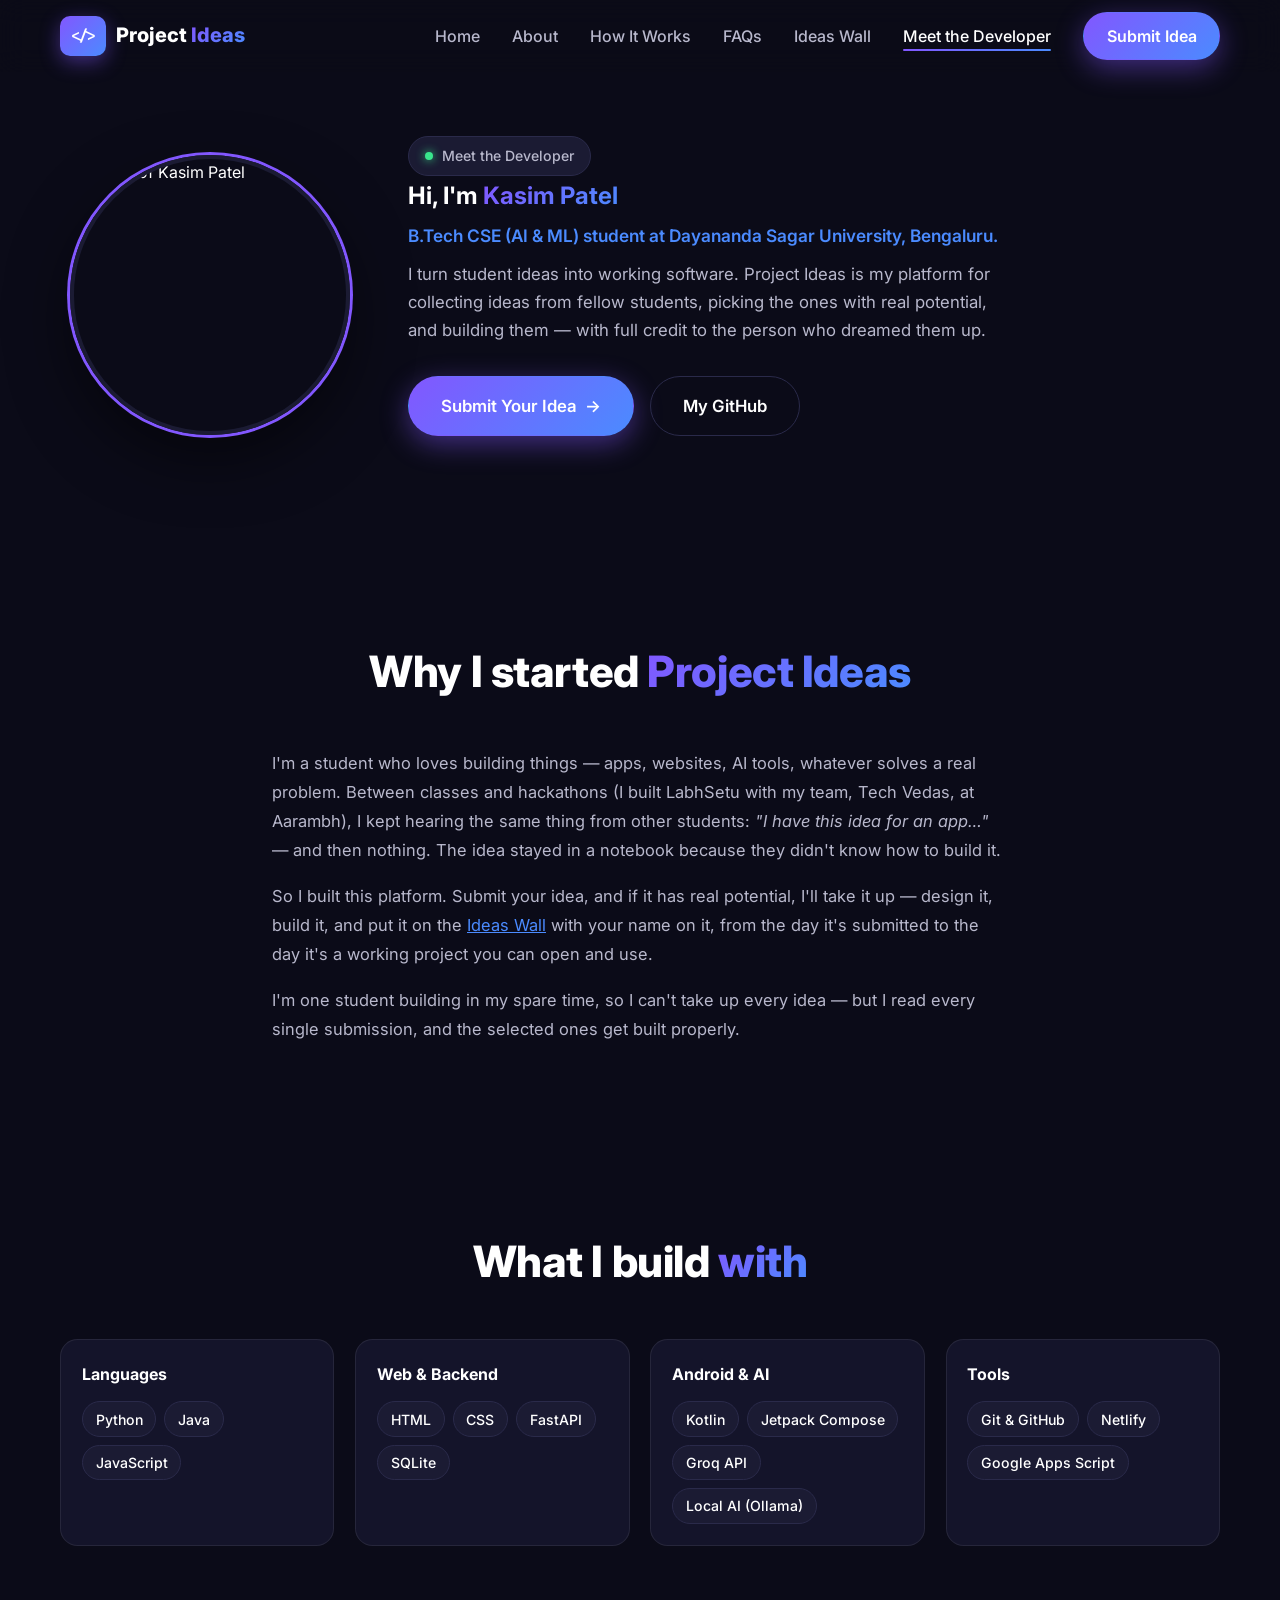
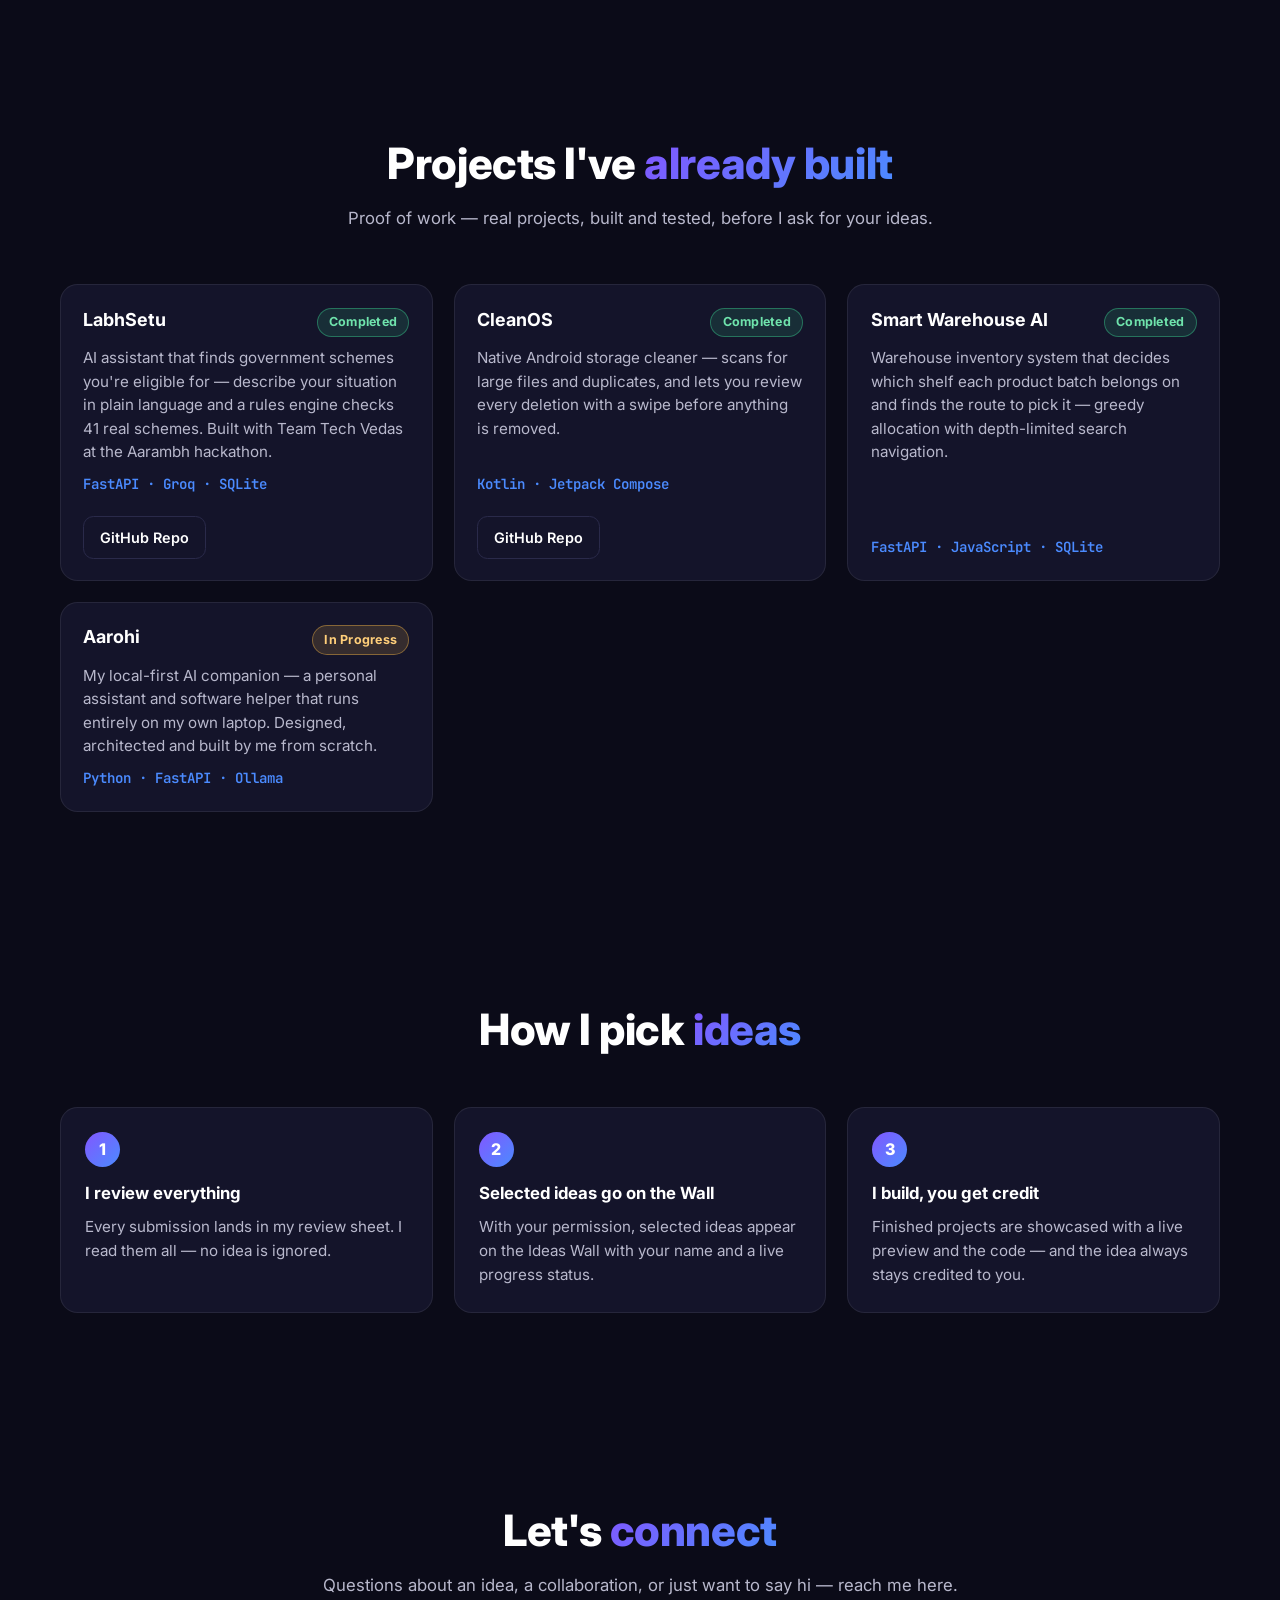
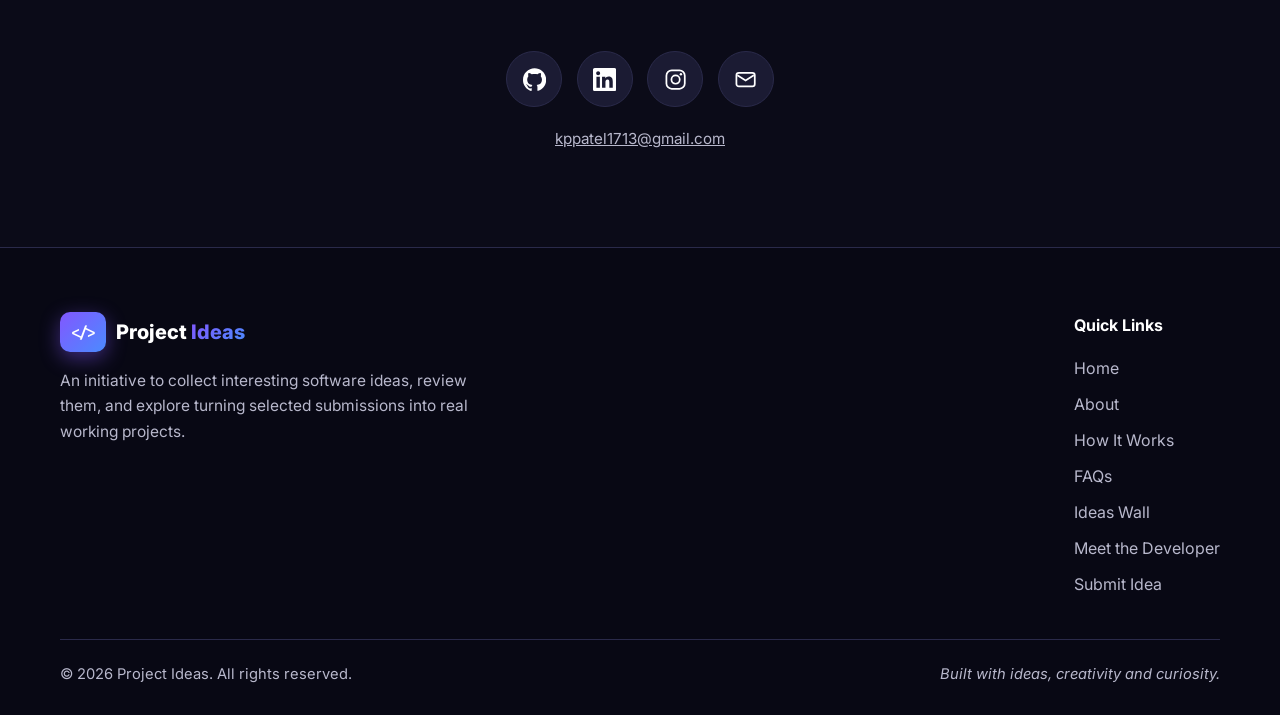
==== about.html @ d1a78ecb "Connect section: logo-only social buttons (GitHub, LinkedIn, Instagram, Email)" ====
<!DOCTYPE html>
<html lang="en">
<head>
  <meta charset="UTF-8" />
  <meta name="viewport" content="width=device-width, initial-scale=1.0" />
  <title>Meet the Developer — Project Ideas</title>
  <meta name="description" content="Meet Kasim Patel, the student developer behind Project Ideas — B.Tech CSE (AI & ML) at Dayananda Sagar University, Bengaluru. Builder of LabhSetu, CleanOS, Smart Warehouse AI and Aarohi." />
  <meta name="author" content="Project Ideas" />
  <meta name="theme-color" content="#0B0B18" />
  <meta property="og:type" content="profile" />
  <meta property="og:title" content="Meet the Developer — Kasim Patel" />
  <meta property="og:description" content="The student developer behind Project Ideas. I turn student ideas into working software." />
  <meta property="og:site_name" content="Project Ideas" />
  <meta name="twitter:card" content="summary" />
  <link rel="icon" type="image/svg+xml" href="assets/favicon.svg" />
  <link rel="preconnect" href="https://fonts.googleapis.com" />
  <link rel="preconnect" href="https://fonts.gstatic.com" crossorigin />
  <link href="https://fonts.googleapis.com/css2?family=Inter:wght@400;500;600;700;800&family=JetBrains+Mono:wght@500;700&display=swap" rel="stylesheet" />
  <link rel="stylesheet" href="css/style.css" />
</head>
<body>
  <a class="skip-link" href="#about-me">Skip to about the developer</a>

  <!-- ============ NAVIGATION ============ -->
  <header class="site-header" id="top">
    <nav class="nav container" aria-label="Main navigation">
      <a href="index.html" class="logo" aria-label="Project Ideas — home">
        <span class="logo-icon" aria-hidden="true">&lt;/&gt;</span>
        <span class="logo-text">Project <span class="gradient-text">Ideas</span></span>
      </a>

      <button class="nav-toggle" id="navToggle" aria-expanded="false" aria-controls="navMenu" aria-label="Toggle navigation menu">
        <span></span><span></span><span></span>
      </button>

      <ul class="nav-menu" id="navMenu">
        <li><a class="nav-link" href="index.html">Home</a></li>
        <li><a class="nav-link" href="index.html#about">About</a></li>
        <li><a class="nav-link" href="index.html#how-it-works">How It Works</a></li>
        <li><a class="nav-link" href="index.html#faqs">FAQs</a></li>
        <li><a class="nav-link" href="ideas.html">Ideas Wall</a></li>
        <li><a class="nav-link active" href="about.html" aria-current="page">Meet the Developer</a></li>
        <li><a class="btn btn-primary nav-cta" href="index.html#submit">Submit Idea</a></li>
      </ul>
    </nav>
  </header>

  <main id="about-me">
    <!-- ============ HERO ============ -->
    <section class="section about-hero">
      <div class="container about-hero-inner">
        <div class="about-photo-wrap reveal">
          <img class="about-photo" src="https://avatars.githubusercontent.com/u/150776737?s=400&v=4" alt="Photo of Kasim Patel" width="400" height="400" loading="lazy" />
        </div>
        <div class="about-intro reveal">
          <span class="badge"><span class="badge-dot" aria-hidden="true"></span> Meet the Developer</span>
          <h1>Hi, I'm <span class="gradient-text">Kasim Patel</span></h1>
          <p class="about-role">B.Tech CSE (AI &amp; ML) student at Dayananda Sagar University, Bengaluru.</p>
          <p class="about-tagline">I turn student ideas into working software. Project Ideas is my platform for collecting ideas from fellow students, picking the ones with real potential, and building them — with full credit to the person who dreamed them up.</p>
          <div class="hero-actions">
            <a href="index.html#submit" class="btn btn-primary btn-lg">Submit Your Idea <span aria-hidden="true">→</span></a>
            <a href="https://github.com/kpm1598" target="_blank" rel="noopener noreferrer" class="btn btn-ghost btn-lg">My GitHub</a>
          </div>
        </div>
      </div>
    </section>

    <!-- ============ STORY ============ -->
    <section class="section about-story">
      <div class="container narrow">
        <div class="section-head reveal">
          <h2>Why I started <span class="gradient-text">Project Ideas</span></h2>
        </div>
        <div class="reveal about-story-text">
          <p>I'm a student who loves building things — apps, websites, AI tools, whatever solves a real problem. Between classes and hackathons (I built LabhSetu with my team, Tech Vedas, at Aarambh), I kept hearing the same thing from other students: <em>"I have this idea for an app…"</em> — and then nothing. The idea stayed in a notebook because they didn't know how to build it.</p>
          <p>So I built this platform. Submit your idea, and if it has real potential, I'll take it up — design it, build it, and put it on the <a href="ideas.html">Ideas Wall</a> with your name on it, from the day it's submitted to the day it's a working project you can open and use.</p>
          <p>I'm one student building in my spare time, so I can't take up every idea — but I read every single submission, and the selected ones get built properly.</p>
        </div>
      </div>
    </section>

    <!-- ============ SKILLS ============ -->
    <section class="section about-skills">
      <div class="container">
        <div class="section-head reveal">
          <h2>What I build <span class="gradient-text">with</span></h2>
        </div>
        <div class="skills-grid reveal">
          <div class="skill-group">
            <h3>Languages</h3>
            <div class="chips"><span class="chip">Python</span><span class="chip">Java</span><span class="chip">JavaScript</span></div>
          </div>
          <div class="skill-group">
            <h3>Web &amp; Backend</h3>
            <div class="chips"><span class="chip">HTML</span><span class="chip">CSS</span><span class="chip">FastAPI</span><span class="chip">SQLite</span></div>
          </div>
          <div class="skill-group">
            <h3>Android &amp; AI</h3>
            <div class="chips"><span class="chip">Kotlin</span><span class="chip">Jetpack Compose</span><span class="chip">Groq API</span><span class="chip">Local AI (Ollama)</span></div>
          </div>
          <div class="skill-group">
            <h3>Tools</h3>
            <div class="chips"><span class="chip">Git &amp; GitHub</span><span class="chip">Netlify</span><span class="chip">Google Apps Script</span></div>
          </div>
        </div>
      </div>
    </section>

    <!-- ============ PROJECTS ============ -->
    <section class="section about-projects">
      <div class="container">
        <div class="section-head reveal">
          <h2>Projects I've <span class="gradient-text">already built</span></h2>
          <p class="section-sub">Proof of work — real projects, built and tested, before I ask for your ideas.</p>
        </div>
        <div class="wall-grid reveal">
          <article class="idea-card">
            <div class="idea-card-head"><h3 class="idea-card-title">LabhSetu</h3><span class="status-pill status-completed">Completed</span></div>
            <p class="idea-card-text">AI assistant that finds government schemes you're eligible for — describe your situation in plain language and a rules engine checks 41 real schemes. Built with Team Tech Vedas at the Aarambh hackathon.</p>
            <p class="proj-tech">FastAPI · Groq · SQLite</p>
            <div class="idea-card-actions"><a class="btn btn-ghost btn-sm" href="https://github.com/kpm1598/LabhSetu" target="_blank" rel="noopener noreferrer">GitHub Repo</a></div>
          </article>
          <article class="idea-card">
            <div class="idea-card-head"><h3 class="idea-card-title">CleanOS</h3><span class="status-pill status-completed">Completed</span></div>
            <p class="idea-card-text">Native Android storage cleaner — scans for large files and duplicates, and lets you review every deletion with a swipe before anything is removed.</p>
            <p class="proj-tech">Kotlin · Jetpack Compose</p>
            <div class="idea-card-actions"><a class="btn btn-ghost btn-sm" href="https://github.com/kpm1598/CleanOS" target="_blank" rel="noopener noreferrer">GitHub Repo</a></div>
          </article>
          <article class="idea-card">
            <div class="idea-card-head"><h3 class="idea-card-title">Smart Warehouse AI</h3><span class="status-pill status-completed">Completed</span></div>
            <p class="idea-card-text">Warehouse inventory system that decides which shelf each product batch belongs on and finds the route to pick it — greedy allocation with depth-limited search navigation.</p>
            <p class="proj-tech">FastAPI · JavaScript · SQLite</p>
          </article>
          <article class="idea-card">
            <div class="idea-card-head"><h3 class="idea-card-title">Aarohi</h3><span class="status-pill status-progress">In Progress</span></div>
            <p class="idea-card-text">My local-first AI companion — a personal assistant and software helper that runs entirely on my own laptop. Designed, architected and built by me from scratch.</p>
            <p class="proj-tech">Python · FastAPI · Ollama</p>
          </article>
        </div>
      </div>
    </section>

    <!-- ============ HOW I PICK ============ -->
    <section class="section about-pick">
      <div class="container">
        <div class="section-head reveal">
          <h2>How I pick <span class="gradient-text">ideas</span></h2>
        </div>
        <div class="pick-grid reveal">
          <div class="pick-step"><span class="pick-num" aria-hidden="true">1</span><h3>I review everything</h3><p>Every submission lands in my review sheet. I read them all — no idea is ignored.</p></div>
          <div class="pick-step"><span class="pick-num" aria-hidden="true">2</span><h3>Selected ideas go on the Wall</h3><p>With your permission, selected ideas appear on the Ideas Wall with your name and a live progress status.</p></div>
          <div class="pick-step"><span class="pick-num" aria-hidden="true">3</span><h3>I build, you get credit</h3><p>Finished projects are showcased with a live preview and the code — and the idea always stays credited to you.</p></div>
        </div>
      </div>
    </section>

    <!-- ============ CONNECT ============ -->
    <section class="section about-connect">
      <div class="container narrow">
        <div class="section-head reveal">
          <h2>Let's <span class="gradient-text">connect</span></h2>
          <p class="section-sub">Questions about an idea, a collaboration, or just want to say hi — reach me here.</p>
        </div>
        <div class="connect-actions reveal">
          <a class="social-btn" href="https://github.com/kpm1598" target="_blank" rel="noopener noreferrer" aria-label="Kasim Patel on GitHub" title="GitHub">
            <svg viewBox="0 0 24 24" fill="currentColor" aria-hidden="true"><path d="M12 .297c-6.63 0-12 5.373-12 12 0 5.303 3.438 9.8 8.205 11.385.6.113.82-.258.82-.577 0-.285-.01-1.04-.015-2.04-3.338.724-4.042-1.61-4.042-1.61C4.422 18.07 3.633 17.7 3.633 17.7c-1.087-.744.084-.729.084-.729 1.205.084 1.838 1.236 1.838 1.236 1.07 1.835 2.809 1.305 3.495.998.108-.776.417-1.305.76-1.605-2.665-.3-5.466-1.332-5.466-5.93 0-1.31.465-2.38 1.235-3.22-.135-.303-.54-1.523.105-3.176 0 0 1.005-.322 3.3 1.23.96-.267 1.98-.399 3-.405 1.02.006 2.04.138 3 .405 2.28-1.552 3.285-1.23 3.285-1.23.645 1.653.24 2.873.12 3.176.765.84 1.23 1.91 1.23 3.22 0 4.61-2.805 5.625-5.475 5.92.42.36.81 1.096.81 2.22 0 1.606-.015 2.896-.015 3.286 0 .315.21.69.825.57C20.565 22.092 24 17.592 24 12.297c0-6.627-5.373-12-12-12"/></svg>
          </a>
          <a class="social-btn" href="https://www.linkedin.com/in/khasim-patel" target="_blank" rel="noopener noreferrer" aria-label="Kasim Patel on LinkedIn" title="LinkedIn">
            <svg viewBox="0 0 24 24" fill="currentColor" aria-hidden="true"><path d="M20.447 20.452h-3.554v-5.569c0-1.328-.027-3.037-1.852-3.037-1.853 0-2.136 1.445-2.136 2.939v5.667H9.351V9h3.414v1.561h.046c.477-.9 1.637-1.85 3.37-1.85 3.601 0 4.267 2.37 4.267 5.455v6.286zM5.337 7.433c-1.144 0-2.063-.926-2.063-2.065 0-1.138.92-2.063 2.063-2.063 1.14 0 2.064.925 2.064 2.063 0 1.139-.925 2.065-2.064 2.065zm1.782 13.019H3.555V9h3.564v11.452zM22.225 0H1.771C.792 0 0 .774 0 1.729v20.542C0 23.227.792 24 1.771 24h20.451C23.2 24 24 23.227 24 22.271V1.729C24 .774 23.2 0 22.222 0z"/></svg>
          </a>
          <a class="social-btn" href="https://www.instagram.com/kasim_vibes/" target="_blank" rel="noopener noreferrer" aria-label="Kasim Patel on Instagram" title="Instagram">
            <svg viewBox="0 0 24 24" fill="none" stroke="currentColor" stroke-width="1.8" aria-hidden="true"><rect x="2.5" y="2.5" width="19" height="19" rx="5.5"/><circle cx="12" cy="12" r="4.3"/><circle cx="17.5" cy="6.5" r="1.25" fill="currentColor" stroke="none"/></svg>
          </a>
          <a class="social-btn" href="mailto:kppatel1713@gmail.com" aria-label="Email Kasim Patel" title="Email">
            <svg viewBox="0 0 24 24" fill="none" stroke="currentColor" stroke-width="1.8" aria-hidden="true"><rect x="2.5" y="5" width="19" height="14" rx="2.5"/><path d="M3.5 7.5 12 13l8.5-5.5"/></svg>
          </a>
        </div>
        <p class="connect-email reveal"><a href="mailto:kppatel1713@gmail.com">kppatel1713@gmail.com</a></p>
      </div>
    </section>
  </main>

  <!-- ============ FOOTER ============ -->
  <footer class="site-footer">
    <div class="container footer-inner">
      <div class="footer-brand">
        <a href="index.html" class="logo">
          <span class="logo-icon" aria-hidden="true">&lt;/&gt;</span>
          <span class="logo-text">Project <span class="gradient-text">Ideas</span></span>
        </a>
        <p>An initiative to collect interesting software ideas, review them, and explore turning selected submissions into real working projects.</p>
      </div>
      <nav class="footer-links" aria-label="Footer navigation">
        <h3>Quick Links</h3>
        <ul>
          <li><a href="index.html">Home</a></li>
          <li><a href="index.html#about">About</a></li>
          <li><a href="index.html#how-it-works">How It Works</a></li>
          <li><a href="index.html#faqs">FAQs</a></li>
          <li><a href="ideas.html">Ideas Wall</a></li>
          <li><a href="about.html">Meet the Developer</a></li>
          <li><a href="index.html#submit">Submit Idea</a></li>
        </ul>
      </nav>
    </div>
    <div class="container footer-bottom">
      <p>© <span id="year">2026</span> Project Ideas. All rights reserved.</p>
      <p class="footer-tagline">Built with ideas, creativity and curiosity.</p>
    </div>
  </footer>

  <button class="back-to-top" id="backToTop" aria-label="Back to top">↑</button>

  <script src="js/config.js"></script>
  <script src="js/main.js"></script>
</body>
</html>
---- css/style.css ----
/* Project Ideas — style.css */
:root{
  --bg:#0B0B18; --bg-2:#14142A; --bg-3:#1B1B33; --border:#2A2A4A;
  --purple:#8257FF; --blue:#4B8BFF; --white:#FFFFFF; --muted:#B8B8CC;
  --radius:18px; --header-h:72px;
  --gradient:linear-gradient(135deg,var(--purple),var(--blue));
  --shadow:0 20px 50px rgba(0,0,0,.45);
}
*{margin:0;padding:0;box-sizing:border-box}
html{scroll-behavior:smooth;scroll-padding-top:calc(var(--header-h) + 16px)}
body{background:var(--bg);color:var(--white);font-family:'Inter',system-ui,-apple-system,'Segoe UI',sans-serif;line-height:1.65;overflow-x:hidden}
img,svg{max-width:100%}
a{color:inherit}
::selection{background:var(--purple);color:#fff}
:focus-visible{outline:3px solid var(--blue);outline-offset:3px;border-radius:6px}
.skip-link{position:absolute;left:-999px;top:0;background:var(--purple);color:#fff;padding:.7rem 1.2rem;z-index:200;border-radius:0 0 10px 0}
.skip-link:focus{left:0}
.container{width:min(1160px,92%);margin:0 auto}
.gradient-text{background:var(--gradient);-webkit-background-clip:text;background-clip:text;color:transparent}

/* Buttons */
.btn{display:inline-flex;align-items:center;gap:.5rem;font-weight:600;text-decoration:none;border-radius:999px;padding:.75rem 1.6rem;transition:transform .25s ease,box-shadow .25s ease,background .25s ease;border:1px solid transparent;cursor:pointer;font-size:1rem}
.btn-primary{background:var(--gradient);color:#fff;box-shadow:0 8px 28px rgba(130,87,255,.45)}
.btn-primary:hover{transform:translateY(-2px);box-shadow:0 12px 36px rgba(75,139,255,.55)}
.btn-ghost{background:transparent;color:var(--white);border-color:var(--border)}
.btn-ghost:hover{border-color:var(--purple);background:rgba(130,87,255,.08);transform:translateY(-2px)}
.btn-lg{padding:.95rem 2rem;font-size:1.05rem}

/* Header / Nav */
.site-header{position:fixed;inset:0 0 auto 0;height:var(--header-h);z-index:100;background:rgba(11,11,24,.82);backdrop-filter:blur(14px);-webkit-backdrop-filter:blur(14px);border-bottom:1px solid transparent;transition:border-color .3s,box-shadow .3s}
.site-header.scrolled{border-bottom-color:var(--border);box-shadow:0 10px 30px rgba(0,0,0,.35)}
.nav{height:var(--header-h);display:flex;align-items:center;justify-content:space-between;gap:1rem}
.logo{display:flex;align-items:center;gap:.6rem;text-decoration:none;font-weight:800;font-size:1.25rem}
.logo-icon{font-family:'JetBrains Mono',monospace;font-weight:700;font-size:.95rem;background:var(--gradient);color:#fff;padding:.45rem .6rem;border-radius:10px;box-shadow:0 6px 20px rgba(130,87,255,.45)}
.nav-menu{display:flex;align-items:center;gap:2rem;list-style:none}
.nav-link{text-decoration:none;color:var(--muted);font-weight:500;position:relative;padding:.3rem 0;transition:color .25s}
.nav-link::after{content:"";position:absolute;left:0;bottom:0;height:2px;width:0;background:var(--gradient);transition:width .3s ease;border-radius:2px}
.nav-link:hover,.nav-link.active{color:var(--white)}
.nav-link:hover::after,.nav-link.active::after{width:100%}
.nav-cta{padding:.6rem 1.4rem}
.nav-toggle{display:none;background:none;border:0;cursor:pointer;padding:.5rem}
.nav-toggle span{display:block;width:26px;height:3px;background:#fff;border-radius:3px;margin:5px 0;transition:.3s}
.nav-toggle.open span:nth-child(1){transform:translateY(8px) rotate(45deg)}
.nav-toggle.open span:nth-child(2){opacity:0}
.nav-toggle.open span:nth-child(3){transform:translateY(-8px) rotate(-45deg)}

/* Hero */
.hero{position:relative;padding:calc(var(--header-h) + 64px) 0 90px;overflow:hidden}
.hero-bg{position:absolute;inset:0;pointer-events:none}
.glow{position:absolute;border-radius:50%;filter:blur(110px);opacity:.5}
.glow-purple{width:480px;height:480px;background:#8257FF;top:-160px;left:-120px}
.glow-blue{width:420px;height:420px;background:#4B8BFF;bottom:-180px;right:-100px;opacity:.35}
.grid-overlay{position:absolute;inset:0;background-image:linear-gradient(rgba(255,255,255,.035) 1px,transparent 1px),linear-gradient(90deg,rgba(255,255,255,.035) 1px,transparent 1px);background-size:56px 56px;mask-image:radial-gradient(ellipse 80% 60% at 50% 0%,#000 30%,transparent 75%)}
.hero-inner{position:relative;display:grid;grid-template-columns:1.05fr .95fr;gap:3rem;align-items:center}
.badge{display:inline-flex;align-items:center;gap:.55rem;background:var(--bg-3);border:1px solid var(--border);color:var(--muted);font-size:.88rem;font-weight:500;padding:.45rem 1rem;border-radius:999px}
.badge-dot{width:8px;height:8px;border-radius:50%;background:#39E58C;box-shadow:0 0 10px #39E58C}
.hero h1{font-size:clamp(2.4rem,5.2vw,3.9rem);line-height:1.12;font-weight:800;letter-spacing:-.02em;margin:1.3rem 0 1.1rem}
.hero-sub{color:var(--muted);font-size:1.13rem;max-width:34rem}
.hero-actions{display:flex;flex-wrap:wrap;gap:1rem;margin:2rem 0 1.1rem}
.hero-note{color:var(--muted);font-size:.95rem}
.hero-art{display:flex;justify-content:center}
.hero-svg{width:100%;height:auto;max-width:520px;filter:drop-shadow(0 24px 50px rgba(0,0,0,.45))}
.bulb{transform-origin:408px 82px;animation:bulbPulse 3.2s ease-in-out infinite}
@keyframes bulbPulse{0%,100%{transform:scale(1)}50%{transform:scale(1.045)}}

/* Sections */
.section{padding:96px 0}
.section-alt{background:var(--bg-2)}
.section-head{text-align:center;max-width:44rem;margin:0 auto 3.2rem}
.eyebrow{display:inline-block;text-transform:uppercase;letter-spacing:.16em;font-size:.78rem;font-weight:700;color:var(--blue);margin-bottom:.8rem}
.section h2{font-size:clamp(1.9rem,3.6vw,2.7rem);font-weight:800;line-height:1.2;letter-spacing:-.01em}
.section-sub{color:var(--muted);margin-top:1rem;font-size:1.05rem}

/* Category cards */
.cards-grid{display:grid;grid-template-columns:repeat(3,1fr);gap:1.4rem}
.card{background:var(--bg-2);border:1px solid var(--border);border-radius:var(--radius);padding:2rem 1.7rem;transition:transform .3s ease,border-color .3s ease,box-shadow .3s ease}
.section-alt .card{background:var(--bg)}
.card:hover{transform:translateY(-6px);border-color:var(--purple);box-shadow:var(--shadow)}
.card-icon{font-size:1.9rem;width:62px;height:62px;display:flex;align-items:center;justify-content:center;background:rgba(130,87,255,.13);border:1px solid var(--border);border-radius:16px;margin-bottom:1.2rem}
.card h3{font-size:1.22rem;margin-bottom:.55rem}
.card p{color:var(--muted);font-size:.98rem}
.card-cta{display:flex;flex-direction:column;align-items:flex-start;gap:.4rem;background:linear-gradient(150deg,rgba(130,87,255,.18),rgba(75,139,255,.10));border-color:rgba(130,87,255,.5)}
.card-cta .btn{margin-top:1rem}

/* About */
.about-inner{max-width:52rem;text-align:center}
.about-inner p{color:var(--muted);font-size:1.08rem;margin-top:1.2rem}
.about-points{display:flex;flex-wrap:wrap;justify-content:center;gap:.9rem;margin-top:2.2rem}
.about-point{background:var(--bg);border:1px solid var(--border);border-radius:999px;padding:.55rem 1.2rem;font-weight:500;font-size:.95rem}
.about-point span{color:#39E58C;font-weight:700;margin-right:.4rem}

/* Steps */
.steps{list-style:none;display:grid;grid-template-columns:repeat(3,1fr);gap:1.4rem;position:relative}
.steps::before{content:"";position:absolute;top:34px;left:16%;right:16%;height:2px;background:linear-gradient(90deg,transparent,var(--purple),var(--blue),transparent);opacity:.55}
.step{text-align:center;padding:0 1rem;position:relative}
.step-number{width:68px;height:68px;margin:0 auto 1.3rem;border-radius:50%;background:var(--gradient);display:flex;align-items:center;justify-content:center;font-size:1.5rem;font-weight:800;box-shadow:0 10px 30px rgba(130,87,255,.5);position:relative;z-index:1}
.step h3{font-size:1.25rem;margin-bottom:.5rem}
.step p{color:var(--muted)}

/* Custom submission form */
.form-shell{background:var(--bg);border:1px solid var(--border);border-radius:24px;padding:clamp(1.4rem,3.5vw,2.6rem);box-shadow:var(--shadow);max-width:860px;margin:0 auto;text-align:left}
.form-required-note{color:var(--muted);font-size:.92rem;margin-bottom:1.6rem}
.req{color:#FF7A93;font-weight:700}
.optional{color:var(--muted);font-weight:400;font-size:.86rem}
.form-section{border:1px solid var(--border);border-radius:var(--radius);padding:1.6rem 1.5rem 1.8rem;margin-bottom:1.6rem;background:rgba(255,255,255,.015)}
.form-section legend{display:flex;align-items:center;gap:.7rem;font-size:1.12rem;font-weight:700;padding:0 .6rem}
.form-section-num{width:30px;height:30px;flex-shrink:0;border-radius:50%;background:var(--gradient);display:inline-flex;align-items:center;justify-content:center;font-size:.95rem;font-weight:800;box-shadow:0 6px 18px rgba(130,87,255,.45)}
.field{margin-top:1.25rem}
.field-row{display:grid;grid-template-columns:1fr 1fr;gap:1.2rem}
.field-row .field{margin-top:1.25rem}
.field label,.field-label{display:block;font-weight:600;font-size:.98rem;margin-bottom:.55rem}
.field input[type="text"],.field input[type="email"],.field textarea{width:100%;background:var(--bg-3);border:1.5px solid var(--border);border-radius:12px;color:var(--white);font:inherit;font-size:1rem;padding:.85rem 1.05rem;transition:border-color .25s,box-shadow .25s;resize:vertical}
.field input::placeholder,.field textarea::placeholder{color:#7E7E9C}
.field input:focus,.field textarea:focus{outline:none;border-color:var(--purple);box-shadow:0 0 0 4px rgba(130,87,255,.22)}
.field input[aria-invalid="true"],.field textarea[aria-invalid="true"]{border-color:#FF526F;box-shadow:0 0 0 4px rgba(255,82,111,.15)}
.field-error{color:#FF8FA3;font-size:.9rem;margin-top:.5rem;font-weight:500}
/* Selection cards (application type) */
.select-cards{display:grid;grid-template-columns:repeat(3,1fr);gap:.9rem}
.select-card{position:relative;display:flex;flex-direction:column;align-items:flex-start;gap:.6rem;background:var(--bg-3);border:1.5px solid var(--border);border-radius:14px;padding:1.05rem 1rem;cursor:pointer;transition:border-color .25s,background .25s,transform .2s;margin:0!important;font-weight:500!important}
.select-card:hover{border-color:var(--purple);transform:translateY(-2px)}
.select-card input{position:absolute;opacity:0;inset:0;cursor:pointer}
.select-card-icon{font-size:1.55rem}
.select-card-text{font-size:.95rem;line-height:1.35}
.select-card:has(input:checked){border-color:var(--purple);background:linear-gradient(150deg,rgba(130,87,255,.28),rgba(75,139,255,.14));box-shadow:0 0 0 3px rgba(130,87,255,.25)}
.select-card:has(input:focus-visible){outline:3px solid var(--blue);outline-offset:3px}
.select-cards.invalid .select-card{border-color:rgba(255,82,111,.6)}
/* Choice cards (AI / collaboration radio cards) */
.choice-cards{display:grid;gap:.9rem}
.choice-cards-4{grid-template-columns:repeat(4,1fr)}
.choice-cards-3{grid-template-columns:repeat(3,1fr)}
.select-card-sm{align-items:center;text-align:center;padding:.95rem .6rem}
.select-card-sm .select-card-icon{font-size:1.35rem}
/* Progress indicator */
.form-progress{margin-bottom:1.4rem}
.form-progress-head{display:flex;justify-content:space-between;align-items:baseline;gap:1rem;margin-bottom:.55rem}
.form-progress-title{font-weight:700;font-size:.95rem}
.form-progress-text{color:var(--muted);font-size:.88rem}
.form-progress-track{height:10px;border-radius:999px;background:var(--bg-3);border:1px solid var(--border);overflow:hidden}
.form-progress-fill{height:100%;width:0%;border-radius:999px;background:var(--gradient);box-shadow:0 0 14px rgba(130,87,255,.55);transition:width .45s ease}
/* Character counters + field meta row */
.field-meta{display:flex;justify-content:space-between;align-items:flex-start;gap:1rem}
.field-meta .field-error{margin-top:.5rem}
.char-count{color:var(--muted);font-size:.82rem;margin-top:.5rem;white-space:nowrap;font-variant-numeric:tabular-nums}
/* Submit + states */
.form-error-banner{background:rgba(255,82,111,.12);border:1.5px solid #FF526F;border-radius:12px;padding:1rem 1.2rem;margin-bottom:1.3rem;color:#FFC2CD}
.form-error-banner strong{display:block;color:#FF8FA3;margin-bottom:.2rem}
.form-submit{width:100%;justify-content:center}
.form-submit:disabled{opacity:.65;cursor:not-allowed;transform:none!important}
.btn-spinner{width:20px;height:20px;border-radius:50%;border:3px solid rgba(255,255,255,.35);border-top-color:#fff;animation:spin .8s linear infinite;flex-shrink:0}
@keyframes spin{to{transform:rotate(360deg)}}
.form-privacy{text-align:center;color:var(--muted);font-size:.9rem;margin-top:1rem}
.faq-answer a{color:var(--blue);font-weight:600}
.form-thanks{font-size:1.08rem;font-weight:600;background:var(--gradient);-webkit-background-clip:text;background-clip:text;color:transparent}
/* Success panel */
.form-success{text-align:center;padding:2rem 1rem}
.success-check{width:92px;height:92px;margin:0 auto 1.4rem}
.success-check svg{width:100%;height:100%;stroke:#39E58C;stroke-width:3;stroke-linecap:round;stroke-linejoin:round}
.success-check circle{stroke-dasharray:151;stroke-dashoffset:151;animation:draw .7s ease forwards}
.success-check path{stroke-dasharray:40;stroke-dashoffset:40;animation:draw .45s .55s ease forwards}
@keyframes draw{to{stroke-dashoffset:0}}
.form-success h3{font-size:1.6rem;margin-bottom:.7rem}
.form-success p{color:var(--muted);max-width:32rem;margin:0 auto 1rem}
.form-success p strong{color:var(--white)}
.form-success .form-thanks{display:block;margin-bottom:1.6rem}

/* Collaboration */
.collab-box{background:linear-gradient(140deg,rgba(130,87,255,.16),rgba(75,139,255,.08));border:1px solid rgba(130,87,255,.45);border-radius:24px;padding:clamp(2rem,4vw,3.2rem);display:flex;align-items:center;justify-content:space-between;gap:2rem;flex-wrap:wrap}
.collab-box>div{max-width:38rem}
.collab-box p{color:var(--muted);margin-top:.9rem;font-size:1.05rem}

/* FAQ */
.faq-wrap{max-width:820px}
.faq-list{display:flex;flex-direction:column;gap:.9rem}
.faq-item{background:var(--bg);border:1px solid var(--border);border-radius:14px;overflow:hidden;transition:border-color .3s}
.faq-item.open{border-color:var(--purple)}
.faq-item h3{font-size:1rem}
.faq-question{width:100%;display:flex;justify-content:space-between;align-items:center;gap:1rem;background:none;border:0;color:var(--white);font:inherit;font-weight:600;text-align:left;padding:1.15rem 1.4rem;cursor:pointer}
.faq-chevron{color:var(--purple);font-size:1.2rem;transition:transform .3s ease;flex-shrink:0}
.faq-item.open .faq-chevron{transform:rotate(180deg)}
.faq-answer{padding:0 1.4rem 1.25rem;color:var(--muted)}
.faq-answer[hidden]{display:none}

/* Footer */
.site-footer{border-top:1px solid var(--border);background:#080814;padding:64px 0 0}
.footer-inner{display:flex;justify-content:space-between;gap:3rem;flex-wrap:wrap;padding-bottom:2.6rem}
.footer-brand{max-width:26rem}
.footer-brand p{color:var(--muted);margin-top:1rem;font-size:.97rem}
.footer-links h3{font-size:1rem;margin-bottom:1rem}
.footer-links ul{list-style:none;display:flex;flex-direction:column;gap:.6rem}
.footer-links a{color:var(--muted);text-decoration:none;transition:color .25s}
.footer-links a:hover{color:var(--white)}
.footer-bottom{border-top:1px solid var(--border);padding:1.4rem 0 1.8rem;display:flex;justify-content:space-between;gap:1rem;flex-wrap:wrap;color:var(--muted);font-size:.92rem;width:min(1160px,92%)}
.footer-tagline{font-style:italic}

/* Back to top */
.back-to-top{position:fixed;right:22px;bottom:22px;width:48px;height:48px;border-radius:50%;border:1px solid var(--border);background:var(--bg-3);color:#fff;font-size:1.2rem;cursor:pointer;opacity:0;pointer-events:none;transition:.3s;z-index:90;box-shadow:var(--shadow)}
.back-to-top.show{opacity:1;pointer-events:auto}
.back-to-top:hover{background:var(--purple)}

/* Reveal animation */
.reveal{opacity:0;transform:translateY(26px);transition:opacity .7s ease,transform .7s ease}
.reveal.visible{opacity:1;transform:none}
@media (prefers-reduced-motion:reduce){
  html{scroll-behavior:auto}
  *,*::before,*::after{animation-duration:.01ms!important;transition-duration:.01ms!important}
  .reveal{opacity:1;transform:none}
}

/* Responsive */
@media (max-width:960px){
  .hero-inner{grid-template-columns:1fr;text-align:center}
  .hero-sub{margin:0 auto}
  .hero-actions{justify-content:center}
  .badge{margin:0 auto}
  .hero-art{order:-1}
  .hero-svg{max-width:400px}
  .cards-grid{grid-template-columns:repeat(2,1fr)}
  .steps{grid-template-columns:1fr;gap:2.4rem}
  .steps::before{display:none}
  .collab-box{justify-content:center;text-align:center}
  .collab-box>div{margin:0 auto}
}
@media (max-width:680px){
  .section{padding:70px 0}
  .cards-grid{grid-template-columns:1fr}
  .nav-toggle{display:block}
  .nav-menu{position:absolute;top:var(--header-h);left:0;right:0;background:var(--bg-2);flex-direction:column;align-items:stretch;gap:0;padding:.6rem 5%;border-bottom:1px solid var(--border);max-height:0;overflow:hidden;opacity:0;pointer-events:none;transition:max-height .35s ease,opacity .3s}
  .nav-menu.open{max-height:420px;opacity:1;pointer-events:auto}
  .nav-menu li{border-bottom:1px solid var(--border)}
  .nav-menu li:last-child{border-bottom:0;padding:.8rem 0}
  .nav-link{display:block;padding:.85rem 0}
  .nav-link::after{display:none}
  .nav-cta{justify-content:center;width:100%}
  .select-cards{grid-template-columns:repeat(2,1fr)}
  .choice-cards-4{grid-template-columns:repeat(2,1fr)}
  .choice-cards-3{grid-template-columns:repeat(3,1fr)}
  .field-row{grid-template-columns:1fr}
  .footer-bottom{flex-direction:column}
}

/* ===== Ideas Wall (v4) ===== */
.wall-section{padding-top:8.5rem}
.wall-legend{display:flex;flex-wrap:wrap;gap:.5rem 1.4rem;align-items:center;justify-content:center;color:var(--muted);font-size:.92rem;margin:-1rem auto 2.4rem;max-width:52rem;text-align:center}
.status-pill{display:inline-flex;align-items:center;gap:.35rem;padding:.22rem .7rem;border-radius:999px;font-size:.78rem;font-weight:700;letter-spacing:.02em;white-space:nowrap}
.status-submitted{background:rgba(75,139,255,.16);color:#9DBEFF;border:1px solid rgba(75,139,255,.4)}
.status-progress{background:rgba(255,190,70,.14);color:#FFCF7A;border:1px solid rgba(255,190,70,.4)}
.status-completed{background:rgba(60,220,150,.13);color:#6FE3AC;border:1px solid rgba(60,220,150,.4)}
.wall-state{text-align:center;padding:3rem 1rem;color:var(--muted)}
.wall-state .btn{margin-top:1.1rem}
.wall-state-title{color:var(--white);font-size:1.25rem;font-weight:700;margin-bottom:.5rem}
.wall-spinner{display:inline-block;width:2rem;height:2rem;border-width:3px;margin-bottom:1rem}
.wall-grid{display:grid;grid-template-columns:repeat(auto-fill,minmax(19rem,1fr));gap:1.3rem}
.idea-card{background:var(--bg-2);border:1px solid rgba(255,255,255,.08);border-radius:1.1rem;padding:1.4rem 1.4rem 1.3rem;display:flex;flex-direction:column;gap:.55rem}
.idea-card-head{display:flex;justify-content:space-between;align-items:flex-start;gap:.8rem}
.idea-card-title{font-size:1.12rem;line-height:1.35}
.idea-card-by{color:var(--blue);font-weight:600;font-size:.92rem}
.idea-card-text{color:var(--muted);font-size:.95rem;line-height:1.55;flex:1}
.idea-card-actions{display:flex;flex-wrap:wrap;gap:.6rem;margin-top:.7rem}
.btn-sm{padding:.55rem 1rem;font-size:.9rem;border-radius:.65rem}
.wall-note{text-align:center;color:var(--muted);font-size:.88rem;margin-top:2.4rem}
/* ===== Form consent (v4) ===== */
.consent-field{margin-top:1.1rem}
.consent-note{color:var(--muted);font-size:.93rem;line-height:1.55;margin:.35rem 0 .8rem}
.consent-note a,.consent-field .field-label a{color:var(--blue)}
.choice-cards-2{grid-template-columns:repeat(2,1fr)}

/* ===== Meet the Developer (about) ===== */
.about-hero{padding-top:8.5rem}
.about-hero-inner{display:grid;grid-template-columns:300px 1fr;gap:3rem;align-items:center}
.about-photo-wrap{display:flex;justify-content:center}
.about-photo{width:280px;height:280px;border-radius:50%;object-fit:cover;border:4px solid var(--bg-3);box-shadow:0 0 0 3px var(--purple),0 24px 60px rgba(0,0,0,.5)}
.about-role{color:var(--blue);font-weight:600;font-size:1.08rem;margin-top:.4rem}
.about-tagline{color:var(--muted);font-size:1.05rem;line-height:1.65;margin-top:.7rem;max-width:38rem}
.about-story-text{max-width:46rem;margin:0 auto;color:var(--muted);font-size:1.03rem;line-height:1.75}
.about-story-text p + p{margin-top:1.1rem}
.about-story-text a{color:var(--blue)}
.skills-grid{display:grid;grid-template-columns:repeat(auto-fit,minmax(15rem,1fr));gap:1.3rem}
.skill-group{background:var(--bg-2);border:1px solid rgba(255,255,255,.08);border-radius:1.1rem;padding:1.3rem}
.skill-group h3{font-size:1rem;margin-bottom:.9rem}
.chips{display:flex;flex-wrap:wrap;gap:.5rem}
.chip{background:var(--bg-3);border:1px solid var(--border);color:var(--white);padding:.32rem .8rem;border-radius:999px;font-size:.88rem;font-weight:500}
.proj-tech{color:var(--blue);font-size:.88rem;font-weight:600;font-family:'JetBrains Mono',monospace}
.pick-grid{display:grid;grid-template-columns:repeat(auto-fit,minmax(16rem,1fr));gap:1.3rem}
.pick-step{background:var(--bg-2);border:1px solid rgba(255,255,255,.08);border-radius:1.1rem;padding:1.5rem}
.pick-num{display:inline-flex;width:2.2rem;height:2.2rem;border-radius:50%;background:var(--gradient);color:#fff;font-weight:800;align-items:center;justify-content:center;margin-bottom:.8rem}
.pick-step h3{font-size:1.05rem;margin-bottom:.45rem}
.pick-step p{color:var(--muted);font-size:.95rem;line-height:1.6}
.connect-actions{display:flex;flex-wrap:wrap;gap:.9rem;justify-content:center}
@media (max-width:820px){.about-hero-inner{grid-template-columns:1fr;text-align:center}.about-photo{width:200px;height:200px}.about-tagline{margin-inline:auto}.about-hero .hero-actions{justify-content:center}}

.narrow{max-width:52rem}
.social-btn{display:inline-flex;width:3.5rem;height:3.5rem;border-radius:50%;background:var(--bg-3);border:1px solid var(--border);color:var(--white);align-items:center;justify-content:center;transition:transform .25s ease,background .25s ease,border-color .25s ease}
.social-btn svg{width:1.45rem;height:1.45rem}
.social-btn:hover{background:var(--gradient);border-color:transparent;transform:translateY(-3px)}
.connect-email{text-align:center;margin-top:1.1rem}
.connect-email a{color:var(--muted);font-size:.95rem}
.connect-email a:hover{color:var(--blue)}
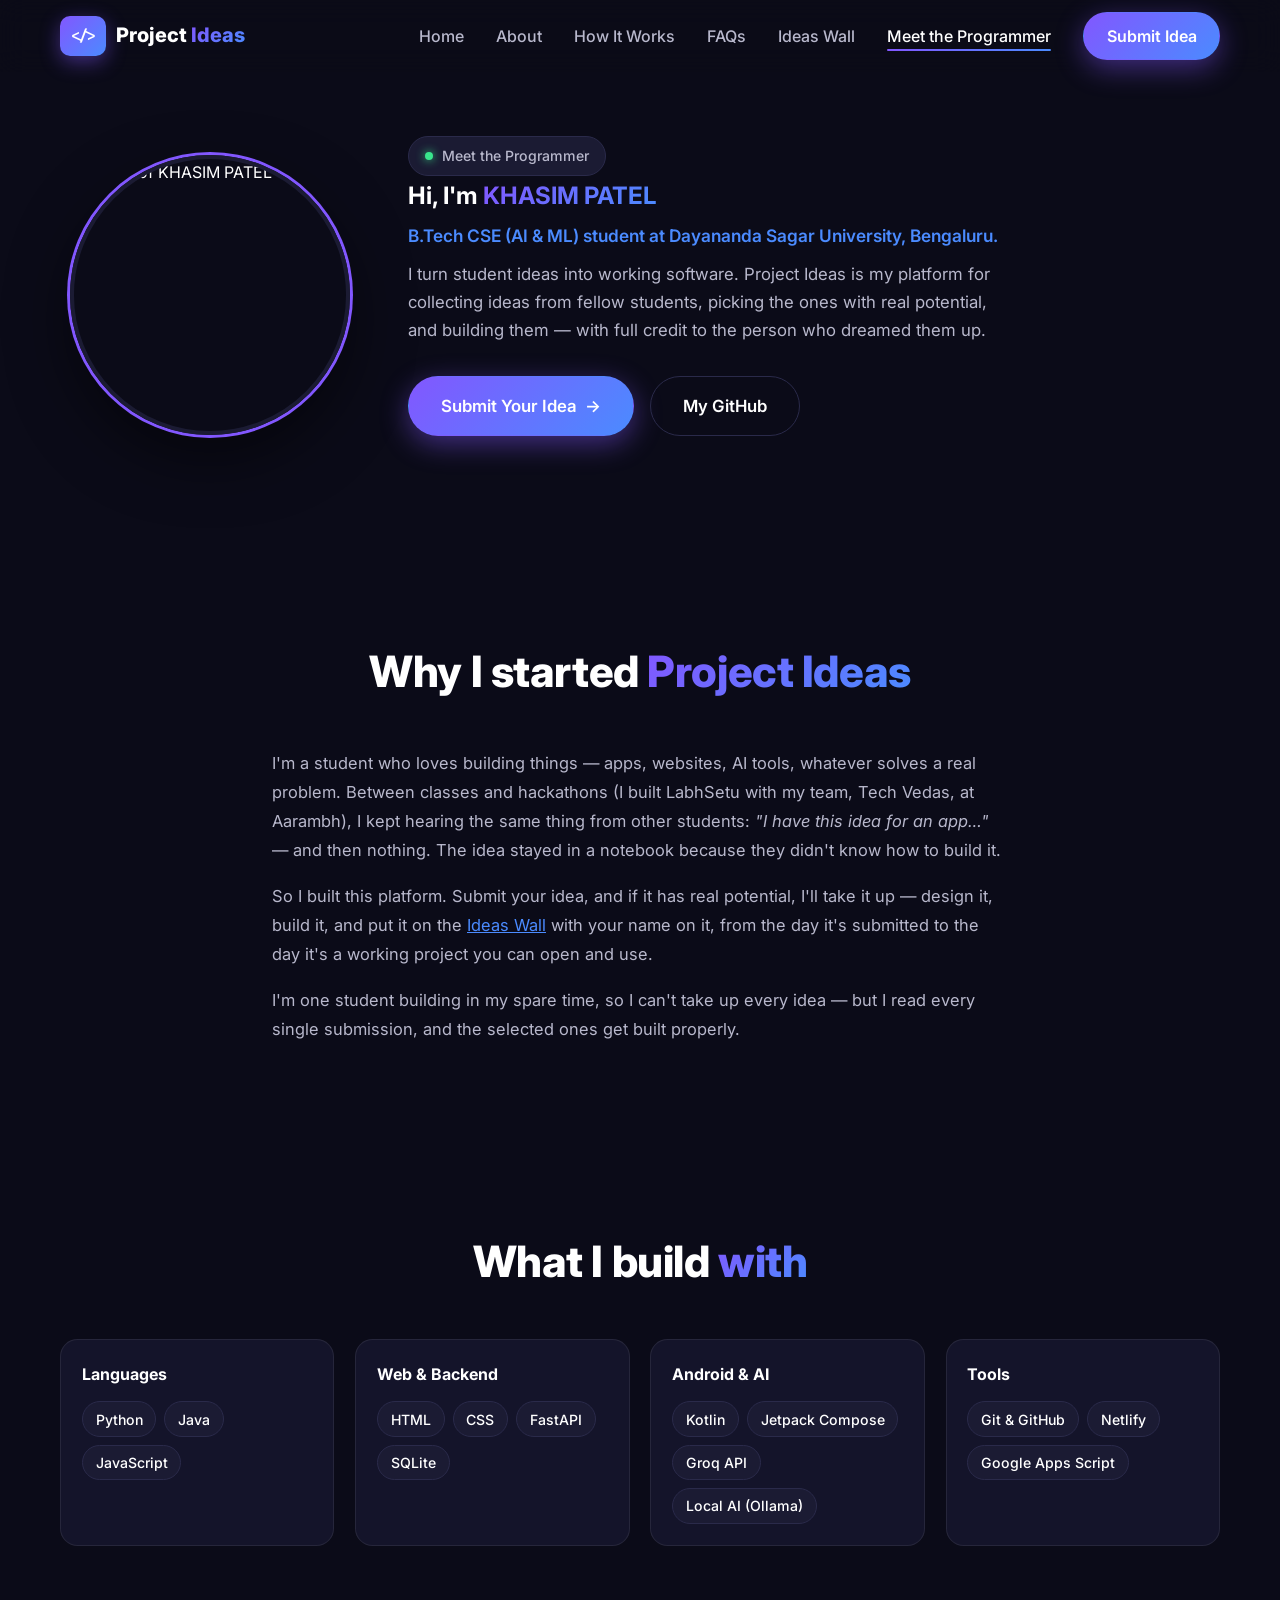
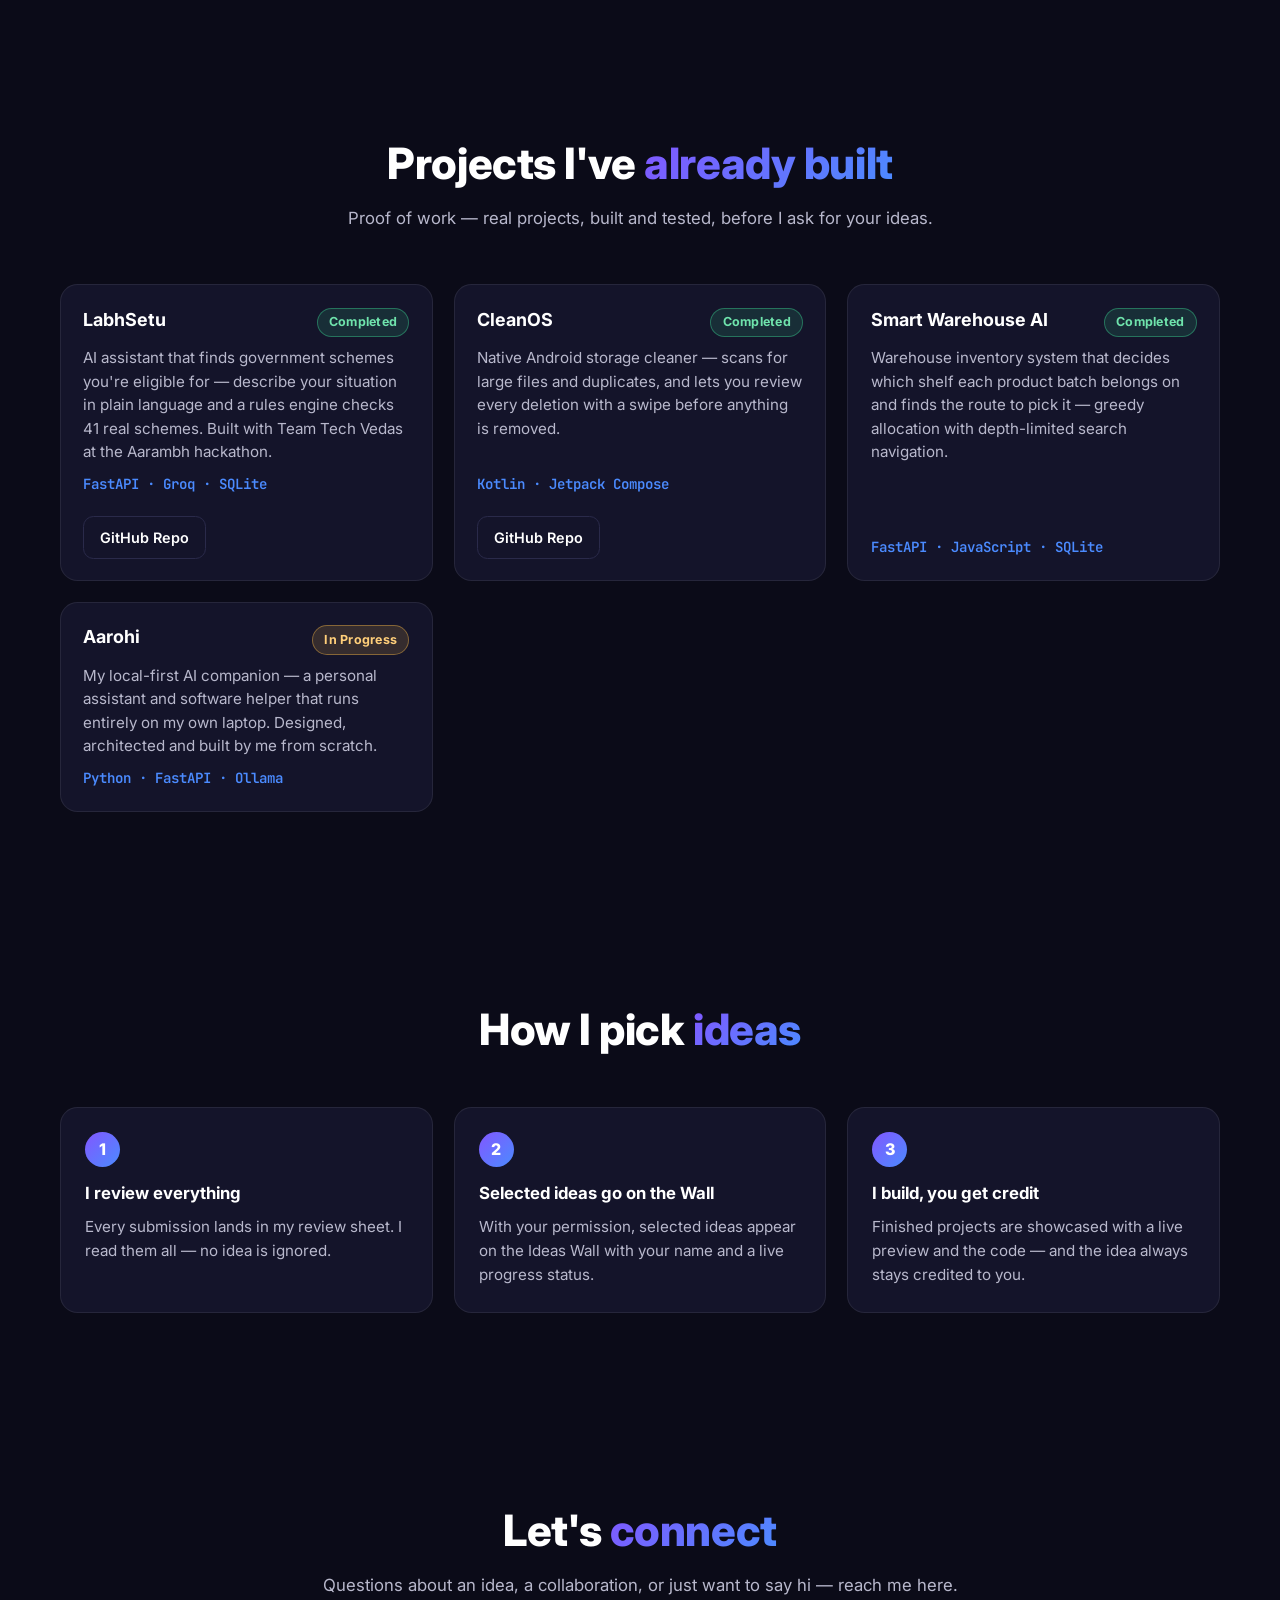
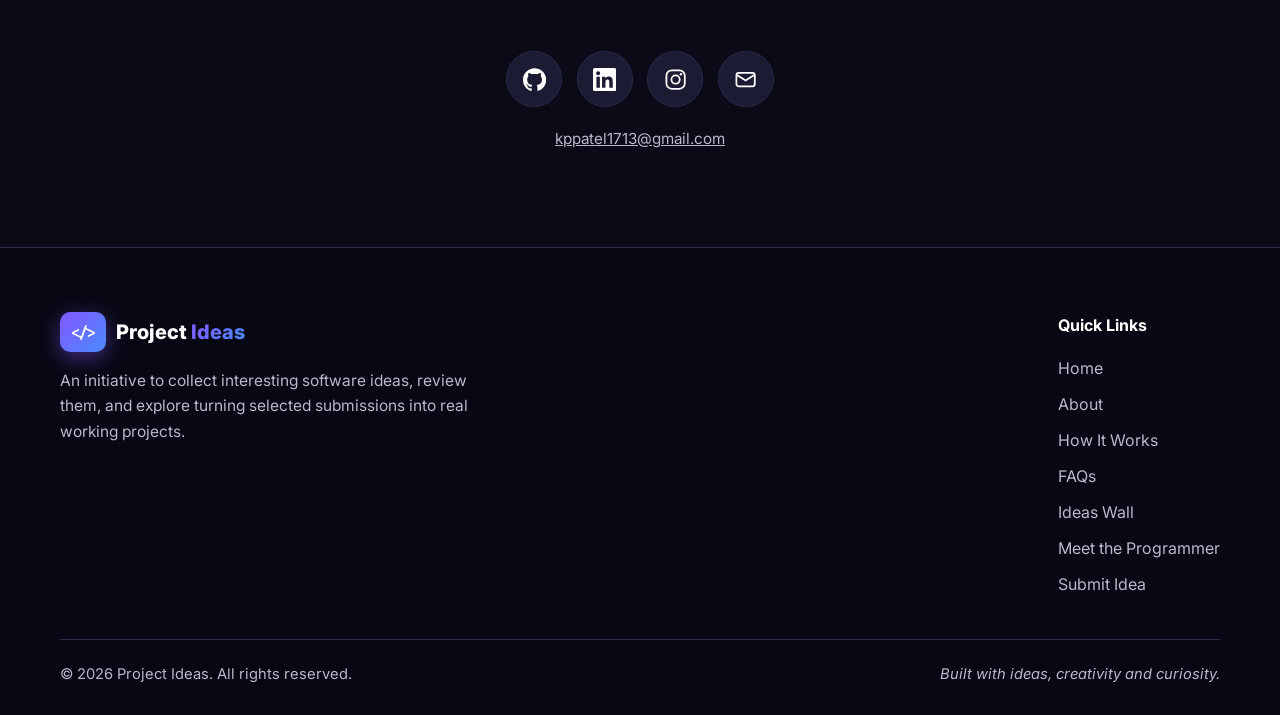
==== commit 318bdbd6: "Demo site: rename Kasim Patel to KHASIM PATEL and 'Meet the Developer' to 'Meet the Programmer'" ====
--- a/about.html
+++ b/about.html
@@ -3,13 +3,13 @@
 <head>
   <meta charset="UTF-8" />
   <meta name="viewport" content="width=device-width, initial-scale=1.0" />
-  <title>Meet the Developer — Project Ideas</title>
-  <meta name="description" content="Meet Kasim Patel, the student developer behind Project Ideas — B.Tech CSE (AI & ML) at Dayananda Sagar University, Bengaluru. Builder of LabhSetu, CleanOS, Smart Warehouse AI and Aarohi." />
+  <title>Meet the Programmer — Project Ideas</title>
+  <meta name="description" content="Meet KHASIM PATEL, the student programmer behind Project Ideas — B.Tech CSE (AI & ML) at Dayananda Sagar University, Bengaluru. Builder of LabhSetu, CleanOS, Smart Warehouse AI and Aarohi." />
   <meta name="author" content="Project Ideas" />
   <meta name="theme-color" content="#0B0B18" />
   <meta property="og:type" content="profile" />
-  <meta property="og:title" content="Meet the Developer — Kasim Patel" />
-  <meta property="og:description" content="The student developer behind Project Ideas. I turn student ideas into working software." />
+  <meta property="og:title" content="Meet the Programmer — KHASIM PATEL" />
+  <meta property="og:description" content="The student programmer behind Project Ideas. I turn student ideas into working software." />
   <meta property="og:site_name" content="Project Ideas" />
   <meta name="twitter:card" content="summary" />
   <link rel="icon" type="image/svg+xml" href="assets/favicon.svg" />
@@ -19,7 +19,7 @@
   <link rel="stylesheet" href="css/style.css" />
 </head>
 <body>
-  <a class="skip-link" href="#about-me">Skip to about the developer</a>
+  <a class="skip-link" href="#about-me">Skip to about the programmer</a>
 
   <!-- ============ NAVIGATION ============ -->
   <header class="site-header" id="top">
@@ -39,7 +39,7 @@
         <li><a class="nav-link" href="index.html#how-it-works">How It Works</a></li>
         <li><a class="nav-link" href="index.html#faqs">FAQs</a></li>
         <li><a class="nav-link" href="ideas.html">Ideas Wall</a></li>
-        <li><a class="nav-link active" href="about.html" aria-current="page">Meet the Developer</a></li>
+        <li><a class="nav-link active" href="about.html" aria-current="page">Meet the Programmer</a></li>
         <li><a class="btn btn-primary nav-cta" href="index.html#submit">Submit Idea</a></li>
       </ul>
     </nav>
@@ -50,11 +50,11 @@
     <section class="section about-hero">
       <div class="container about-hero-inner">
         <div class="about-photo-wrap reveal">
-          <img class="about-photo" src="https://avatars.githubusercontent.com/u/150776737?s=400&v=4" alt="Photo of Kasim Patel" width="400" height="400" loading="lazy" />
+          <img class="about-photo" src="https://avatars.githubusercontent.com/u/150776737?s=400&v=4" alt="Photo of KHASIM PATEL" width="400" height="400" loading="lazy" />
         </div>
         <div class="about-intro reveal">
-          <span class="badge"><span class="badge-dot" aria-hidden="true"></span> Meet the Developer</span>
-          <h1>Hi, I'm <span class="gradient-text">Kasim Patel</span></h1>
+          <span class="badge"><span class="badge-dot" aria-hidden="true"></span> Meet the Programmer</span>
+          <h1>Hi, I'm <span class="gradient-text">KHASIM PATEL</span></h1>
           <p class="about-role">B.Tech CSE (AI &amp; ML) student at Dayananda Sagar University, Bengaluru.</p>
           <p class="about-tagline">I turn student ideas into working software. Project Ideas is my platform for collecting ideas from fellow students, picking the ones with real potential, and building them — with full credit to the person who dreamed them up.</p>
           <div class="hero-actions">
@@ -162,16 +162,16 @@
           <p class="section-sub">Questions about an idea, a collaboration, or just want to say hi — reach me here.</p>
         </div>
         <div class="connect-actions reveal">
-          <a class="social-btn" href="https://github.com/kpm1598" target="_blank" rel="noopener noreferrer" aria-label="Kasim Patel on GitHub" title="GitHub">
+          <a class="social-btn" href="https://github.com/kpm1598" target="_blank" rel="noopener noreferrer" aria-label="KHASIM PATEL on GitHub" title="GitHub">
             <svg viewBox="0 0 24 24" fill="currentColor" aria-hidden="true"><path d="M12 .297c-6.63 0-12 5.373-12 12 0 5.303 3.438 9.8 8.205 11.385.6.113.82-.258.82-.577 0-.285-.01-1.04-.015-2.04-3.338.724-4.042-1.61-4.042-1.61C4.422 18.07 3.633 17.7 3.633 17.7c-1.087-.744.084-.729.084-.729 1.205.084 1.838 1.236 1.838 1.236 1.07 1.835 2.809 1.305 3.495.998.108-.776.417-1.305.76-1.605-2.665-.3-5.466-1.332-5.466-5.93 0-1.31.465-2.38 1.235-3.22-.135-.303-.54-1.523.105-3.176 0 0 1.005-.322 3.3 1.23.96-.267 1.98-.399 3-.405 1.02.006 2.04.138 3 .405 2.28-1.552 3.285-1.23 3.285-1.23.645 1.653.24 2.873.12 3.176.765.84 1.23 1.91 1.23 3.22 0 4.61-2.805 5.625-5.475 5.92.42.36.81 1.096.81 2.22 0 1.606-.015 2.896-.015 3.286 0 .315.21.69.825.57C20.565 22.092 24 17.592 24 12.297c0-6.627-5.373-12-12-12"/></svg>
           </a>
-          <a class="social-btn" href="https://www.linkedin.com/in/khasim-patel" target="_blank" rel="noopener noreferrer" aria-label="Kasim Patel on LinkedIn" title="LinkedIn">
+          <a class="social-btn" href="https://www.linkedin.com/in/khasim-patel" target="_blank" rel="noopener noreferrer" aria-label="KHASIM PATEL on LinkedIn" title="LinkedIn">
             <svg viewBox="0 0 24 24" fill="currentColor" aria-hidden="true"><path d="M20.447 20.452h-3.554v-5.569c0-1.328-.027-3.037-1.852-3.037-1.853 0-2.136 1.445-2.136 2.939v5.667H9.351V9h3.414v1.561h.046c.477-.9 1.637-1.85 3.37-1.85 3.601 0 4.267 2.37 4.267 5.455v6.286zM5.337 7.433c-1.144 0-2.063-.926-2.063-2.065 0-1.138.92-2.063 2.063-2.063 1.14 0 2.064.925 2.064 2.063 0 1.139-.925 2.065-2.064 2.065zm1.782 13.019H3.555V9h3.564v11.452zM22.225 0H1.771C.792 0 0 .774 0 1.729v20.542C0 23.227.792 24 1.771 24h20.451C23.2 24 24 23.227 24 22.271V1.729C24 .774 23.2 0 22.222 0z"/></svg>
           </a>
-          <a class="social-btn" href="https://www.instagram.com/kasim_vibes/" target="_blank" rel="noopener noreferrer" aria-label="Kasim Patel on Instagram" title="Instagram">
+          <a class="social-btn" href="https://www.instagram.com/kasim_vibes/" target="_blank" rel="noopener noreferrer" aria-label="KHASIM PATEL on Instagram" title="Instagram">
             <svg viewBox="0 0 24 24" fill="none" stroke="currentColor" stroke-width="1.8" aria-hidden="true"><rect x="2.5" y="2.5" width="19" height="19" rx="5.5"/><circle cx="12" cy="12" r="4.3"/><circle cx="17.5" cy="6.5" r="1.25" fill="currentColor" stroke="none"/></svg>
           </a>
-          <a class="social-btn" href="mailto:kppatel1713@gmail.com" aria-label="Email Kasim Patel" title="Email">
+          <a class="social-btn" href="mailto:kppatel1713@gmail.com" aria-label="Email KHASIM PATEL" title="Email">
             <svg viewBox="0 0 24 24" fill="none" stroke="currentColor" stroke-width="1.8" aria-hidden="true"><rect x="2.5" y="5" width="19" height="14" rx="2.5"/><path d="M3.5 7.5 12 13l8.5-5.5"/></svg>
           </a>
         </div>
@@ -198,7 +198,7 @@
           <li><a href="index.html#how-it-works">How It Works</a></li>
           <li><a href="index.html#faqs">FAQs</a></li>
           <li><a href="ideas.html">Ideas Wall</a></li>
-          <li><a href="about.html">Meet the Developer</a></li>
+          <li><a href="about.html">Meet the Programmer</a></li>
           <li><a href="index.html#submit">Submit Idea</a></li>
         </ul>
       </nav>
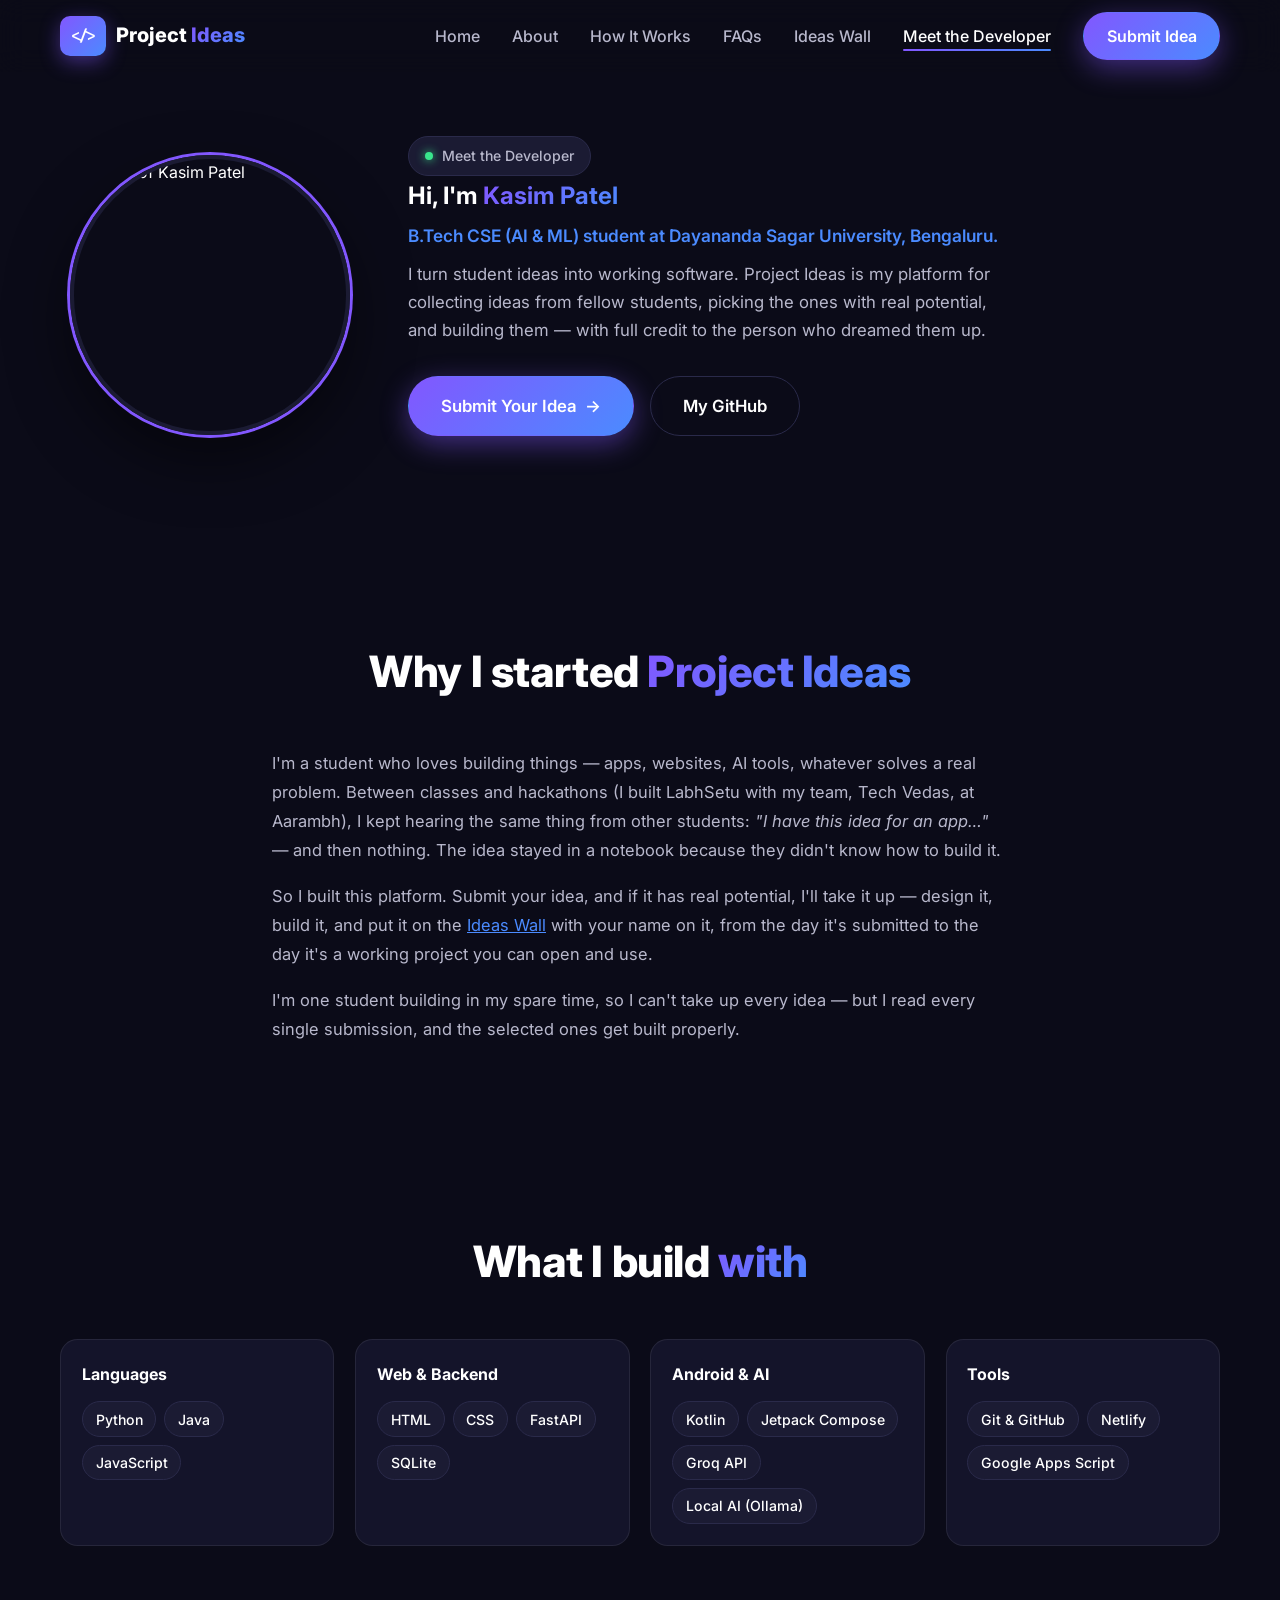
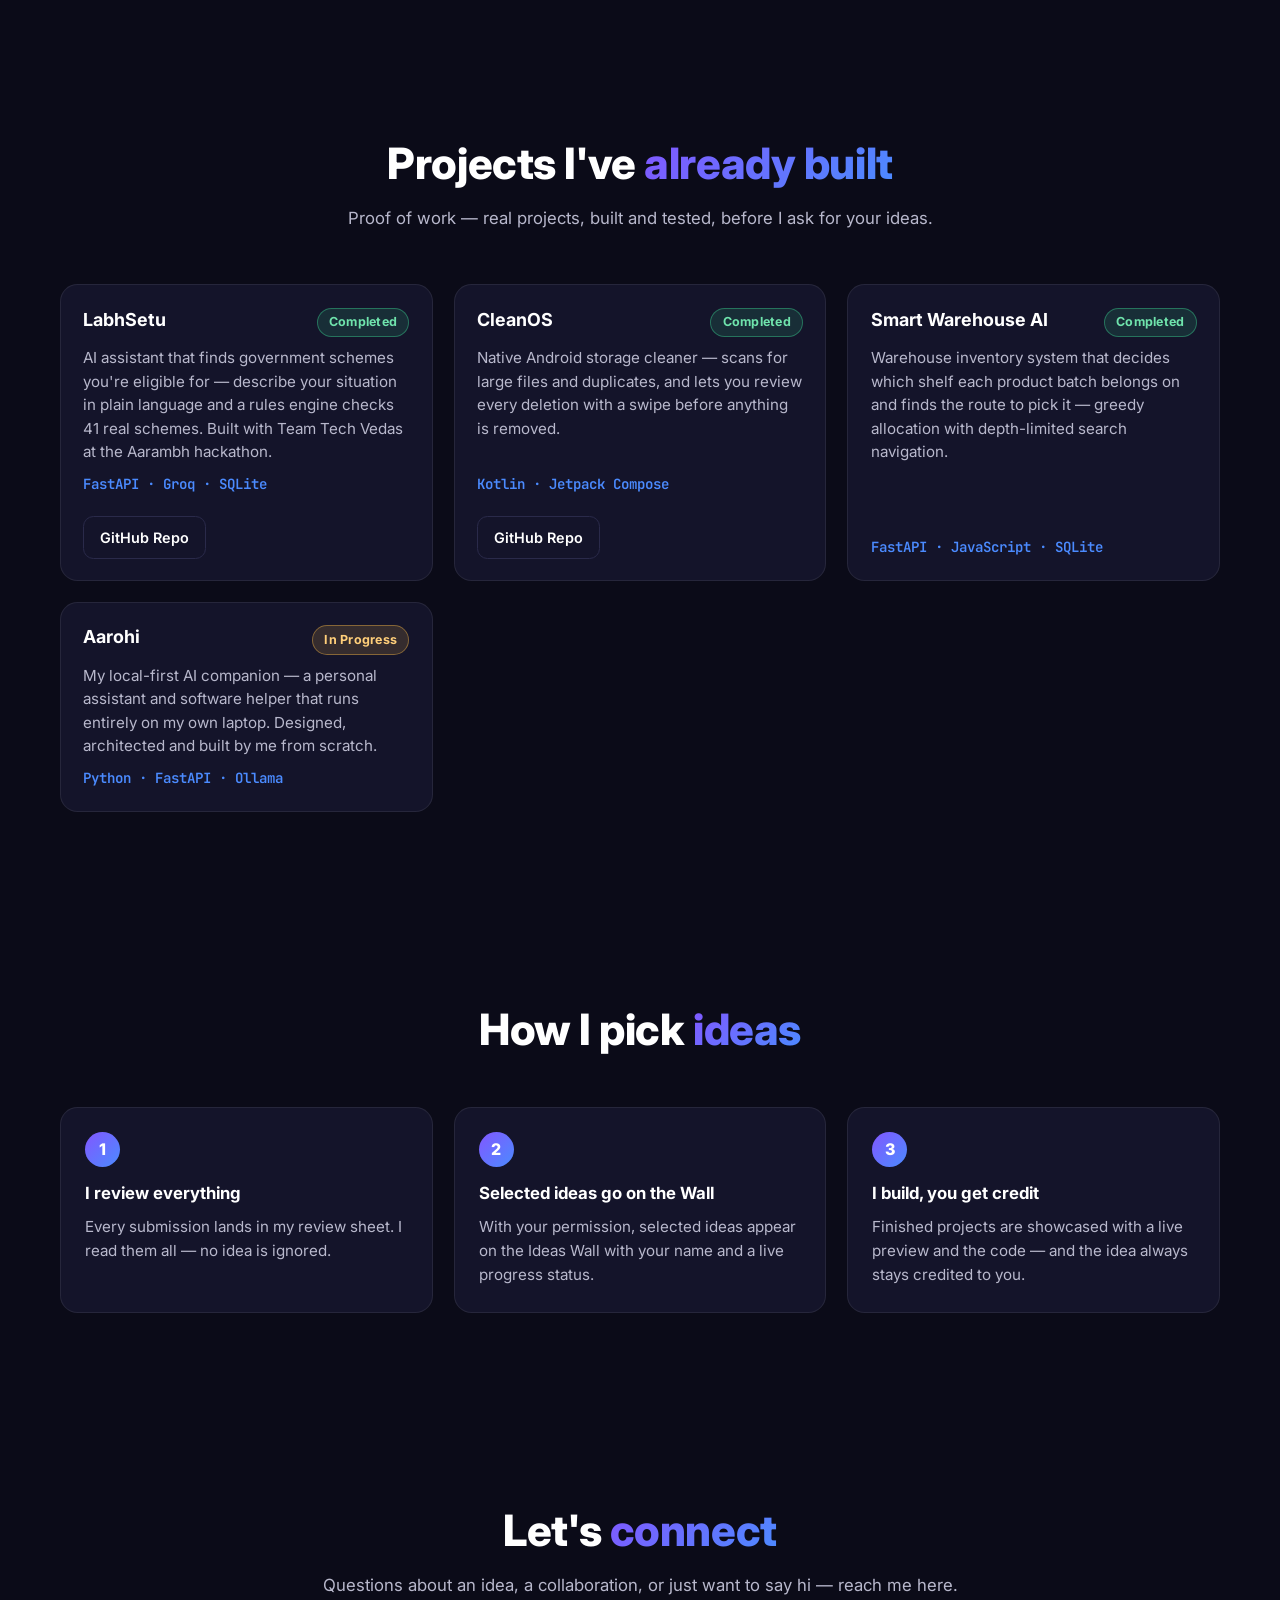
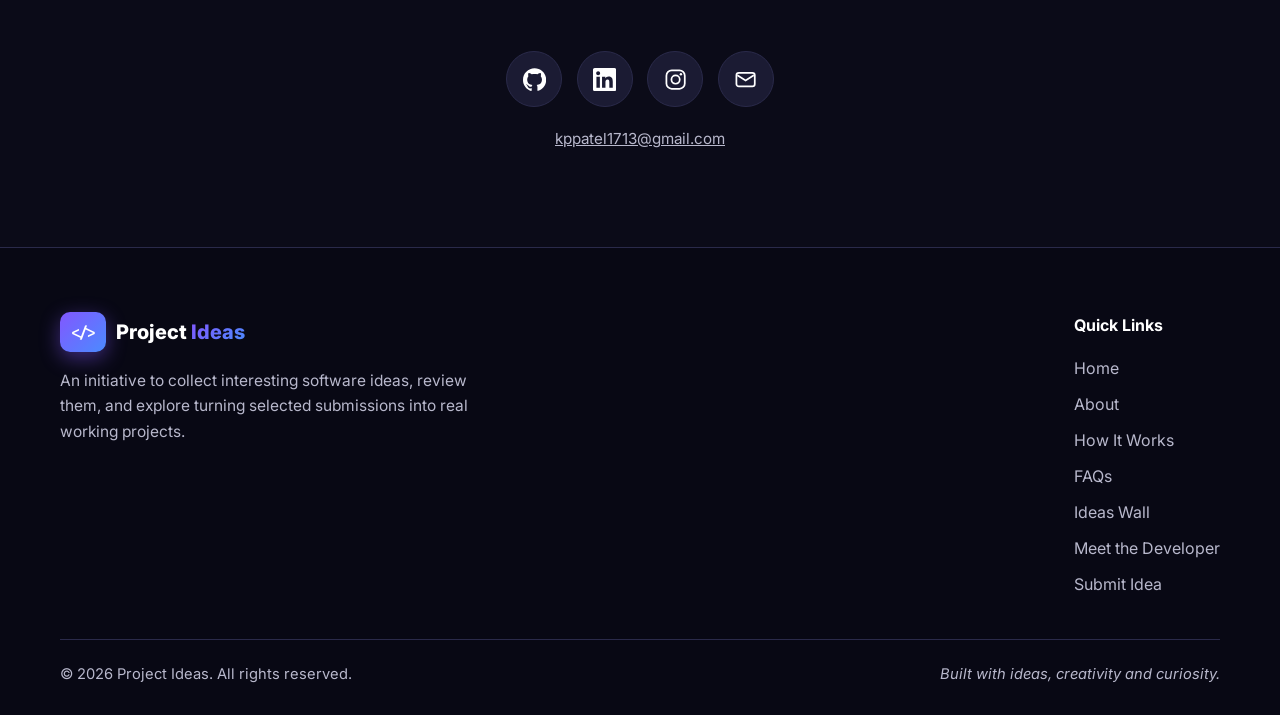
==== commit a47dbc13: "Revert demo rename: back to Kasim Patel and 'Meet the Developer'" ====
--- a/about.html
+++ b/about.html
@@ -3,13 +3,13 @@
 <head>
   <meta charset="UTF-8" />
   <meta name="viewport" content="width=device-width, initial-scale=1.0" />
-  <title>Meet the Programmer — Project Ideas</title>
-  <meta name="description" content="Meet KHASIM PATEL, the student programmer behind Project Ideas — B.Tech CSE (AI & ML) at Dayananda Sagar University, Bengaluru. Builder of LabhSetu, CleanOS, Smart Warehouse AI and Aarohi." />
+  <title>Meet the Developer — Project Ideas</title>
+  <meta name="description" content="Meet Kasim Patel, the student developer behind Project Ideas — B.Tech CSE (AI & ML) at Dayananda Sagar University, Bengaluru. Builder of LabhSetu, CleanOS, Smart Warehouse AI and Aarohi." />
   <meta name="author" content="Project Ideas" />
   <meta name="theme-color" content="#0B0B18" />
   <meta property="og:type" content="profile" />
-  <meta property="og:title" content="Meet the Programmer — KHASIM PATEL" />
-  <meta property="og:description" content="The student programmer behind Project Ideas. I turn student ideas into working software." />
+  <meta property="og:title" content="Meet the Developer — Kasim Patel" />
+  <meta property="og:description" content="The student developer behind Project Ideas. I turn student ideas into working software." />
   <meta property="og:site_name" content="Project Ideas" />
   <meta name="twitter:card" content="summary" />
   <link rel="icon" type="image/svg+xml" href="assets/favicon.svg" />
@@ -19,7 +19,7 @@
   <link rel="stylesheet" href="css/style.css" />
 </head>
 <body>
-  <a class="skip-link" href="#about-me">Skip to about the programmer</a>
+  <a class="skip-link" href="#about-me">Skip to about the developer</a>
 
   <!-- ============ NAVIGATION ============ -->
   <header class="site-header" id="top">
@@ -39,7 +39,7 @@
         <li><a class="nav-link" href="index.html#how-it-works">How It Works</a></li>
         <li><a class="nav-link" href="index.html#faqs">FAQs</a></li>
         <li><a class="nav-link" href="ideas.html">Ideas Wall</a></li>
-        <li><a class="nav-link active" href="about.html" aria-current="page">Meet the Programmer</a></li>
+        <li><a class="nav-link active" href="about.html" aria-current="page">Meet the Developer</a></li>
         <li><a class="btn btn-primary nav-cta" href="index.html#submit">Submit Idea</a></li>
       </ul>
     </nav>
@@ -50,11 +50,11 @@
     <section class="section about-hero">
       <div class="container about-hero-inner">
         <div class="about-photo-wrap reveal">
-          <img class="about-photo" src="https://avatars.githubusercontent.com/u/150776737?s=400&v=4" alt="Photo of KHASIM PATEL" width="400" height="400" loading="lazy" />
+          <img class="about-photo" src="https://avatars.githubusercontent.com/u/150776737?s=400&v=4" alt="Photo of Kasim Patel" width="400" height="400" loading="lazy" />
         </div>
         <div class="about-intro reveal">
-          <span class="badge"><span class="badge-dot" aria-hidden="true"></span> Meet the Programmer</span>
-          <h1>Hi, I'm <span class="gradient-text">KHASIM PATEL</span></h1>
+          <span class="badge"><span class="badge-dot" aria-hidden="true"></span> Meet the Developer</span>
+          <h1>Hi, I'm <span class="gradient-text">Kasim Patel</span></h1>
           <p class="about-role">B.Tech CSE (AI &amp; ML) student at Dayananda Sagar University, Bengaluru.</p>
           <p class="about-tagline">I turn student ideas into working software. Project Ideas is my platform for collecting ideas from fellow students, picking the ones with real potential, and building them — with full credit to the person who dreamed them up.</p>
           <div class="hero-actions">
@@ -162,16 +162,16 @@
           <p class="section-sub">Questions about an idea, a collaboration, or just want to say hi — reach me here.</p>
         </div>
         <div class="connect-actions reveal">
-          <a class="social-btn" href="https://github.com/kpm1598" target="_blank" rel="noopener noreferrer" aria-label="KHASIM PATEL on GitHub" title="GitHub">
+          <a class="social-btn" href="https://github.com/kpm1598" target="_blank" rel="noopener noreferrer" aria-label="Kasim Patel on GitHub" title="GitHub">
             <svg viewBox="0 0 24 24" fill="currentColor" aria-hidden="true"><path d="M12 .297c-6.63 0-12 5.373-12 12 0 5.303 3.438 9.8 8.205 11.385.6.113.82-.258.82-.577 0-.285-.01-1.04-.015-2.04-3.338.724-4.042-1.61-4.042-1.61C4.422 18.07 3.633 17.7 3.633 17.7c-1.087-.744.084-.729.084-.729 1.205.084 1.838 1.236 1.838 1.236 1.07 1.835 2.809 1.305 3.495.998.108-.776.417-1.305.76-1.605-2.665-.3-5.466-1.332-5.466-5.93 0-1.31.465-2.38 1.235-3.22-.135-.303-.54-1.523.105-3.176 0 0 1.005-.322 3.3 1.23.96-.267 1.98-.399 3-.405 1.02.006 2.04.138 3 .405 2.28-1.552 3.285-1.23 3.285-1.23.645 1.653.24 2.873.12 3.176.765.84 1.23 1.91 1.23 3.22 0 4.61-2.805 5.625-5.475 5.92.42.36.81 1.096.81 2.22 0 1.606-.015 2.896-.015 3.286 0 .315.21.69.825.57C20.565 22.092 24 17.592 24 12.297c0-6.627-5.373-12-12-12"/></svg>
           </a>
-          <a class="social-btn" href="https://www.linkedin.com/in/khasim-patel" target="_blank" rel="noopener noreferrer" aria-label="KHASIM PATEL on LinkedIn" title="LinkedIn">
+          <a class="social-btn" href="https://www.linkedin.com/in/khasim-patel" target="_blank" rel="noopener noreferrer" aria-label="Kasim Patel on LinkedIn" title="LinkedIn">
             <svg viewBox="0 0 24 24" fill="currentColor" aria-hidden="true"><path d="M20.447 20.452h-3.554v-5.569c0-1.328-.027-3.037-1.852-3.037-1.853 0-2.136 1.445-2.136 2.939v5.667H9.351V9h3.414v1.561h.046c.477-.9 1.637-1.85 3.37-1.85 3.601 0 4.267 2.37 4.267 5.455v6.286zM5.337 7.433c-1.144 0-2.063-.926-2.063-2.065 0-1.138.92-2.063 2.063-2.063 1.14 0 2.064.925 2.064 2.063 0 1.139-.925 2.065-2.064 2.065zm1.782 13.019H3.555V9h3.564v11.452zM22.225 0H1.771C.792 0 0 .774 0 1.729v20.542C0 23.227.792 24 1.771 24h20.451C23.2 24 24 23.227 24 22.271V1.729C24 .774 23.2 0 22.222 0z"/></svg>
           </a>
-          <a class="social-btn" href="https://www.instagram.com/kasim_vibes/" target="_blank" rel="noopener noreferrer" aria-label="KHASIM PATEL on Instagram" title="Instagram">
+          <a class="social-btn" href="https://www.instagram.com/kasim_vibes/" target="_blank" rel="noopener noreferrer" aria-label="Kasim Patel on Instagram" title="Instagram">
             <svg viewBox="0 0 24 24" fill="none" stroke="currentColor" stroke-width="1.8" aria-hidden="true"><rect x="2.5" y="2.5" width="19" height="19" rx="5.5"/><circle cx="12" cy="12" r="4.3"/><circle cx="17.5" cy="6.5" r="1.25" fill="currentColor" stroke="none"/></svg>
           </a>
-          <a class="social-btn" href="mailto:kppatel1713@gmail.com" aria-label="Email KHASIM PATEL" title="Email">
+          <a class="social-btn" href="mailto:kppatel1713@gmail.com" aria-label="Email Kasim Patel" title="Email">
             <svg viewBox="0 0 24 24" fill="none" stroke="currentColor" stroke-width="1.8" aria-hidden="true"><rect x="2.5" y="5" width="19" height="14" rx="2.5"/><path d="M3.5 7.5 12 13l8.5-5.5"/></svg>
           </a>
         </div>
@@ -198,7 +198,7 @@
           <li><a href="index.html#how-it-works">How It Works</a></li>
           <li><a href="index.html#faqs">FAQs</a></li>
           <li><a href="ideas.html">Ideas Wall</a></li>
-          <li><a href="about.html">Meet the Programmer</a></li>
+          <li><a href="about.html">Meet the Developer</a></li>
           <li><a href="index.html#submit">Submit Idea</a></li>
         </ul>
       </nav>
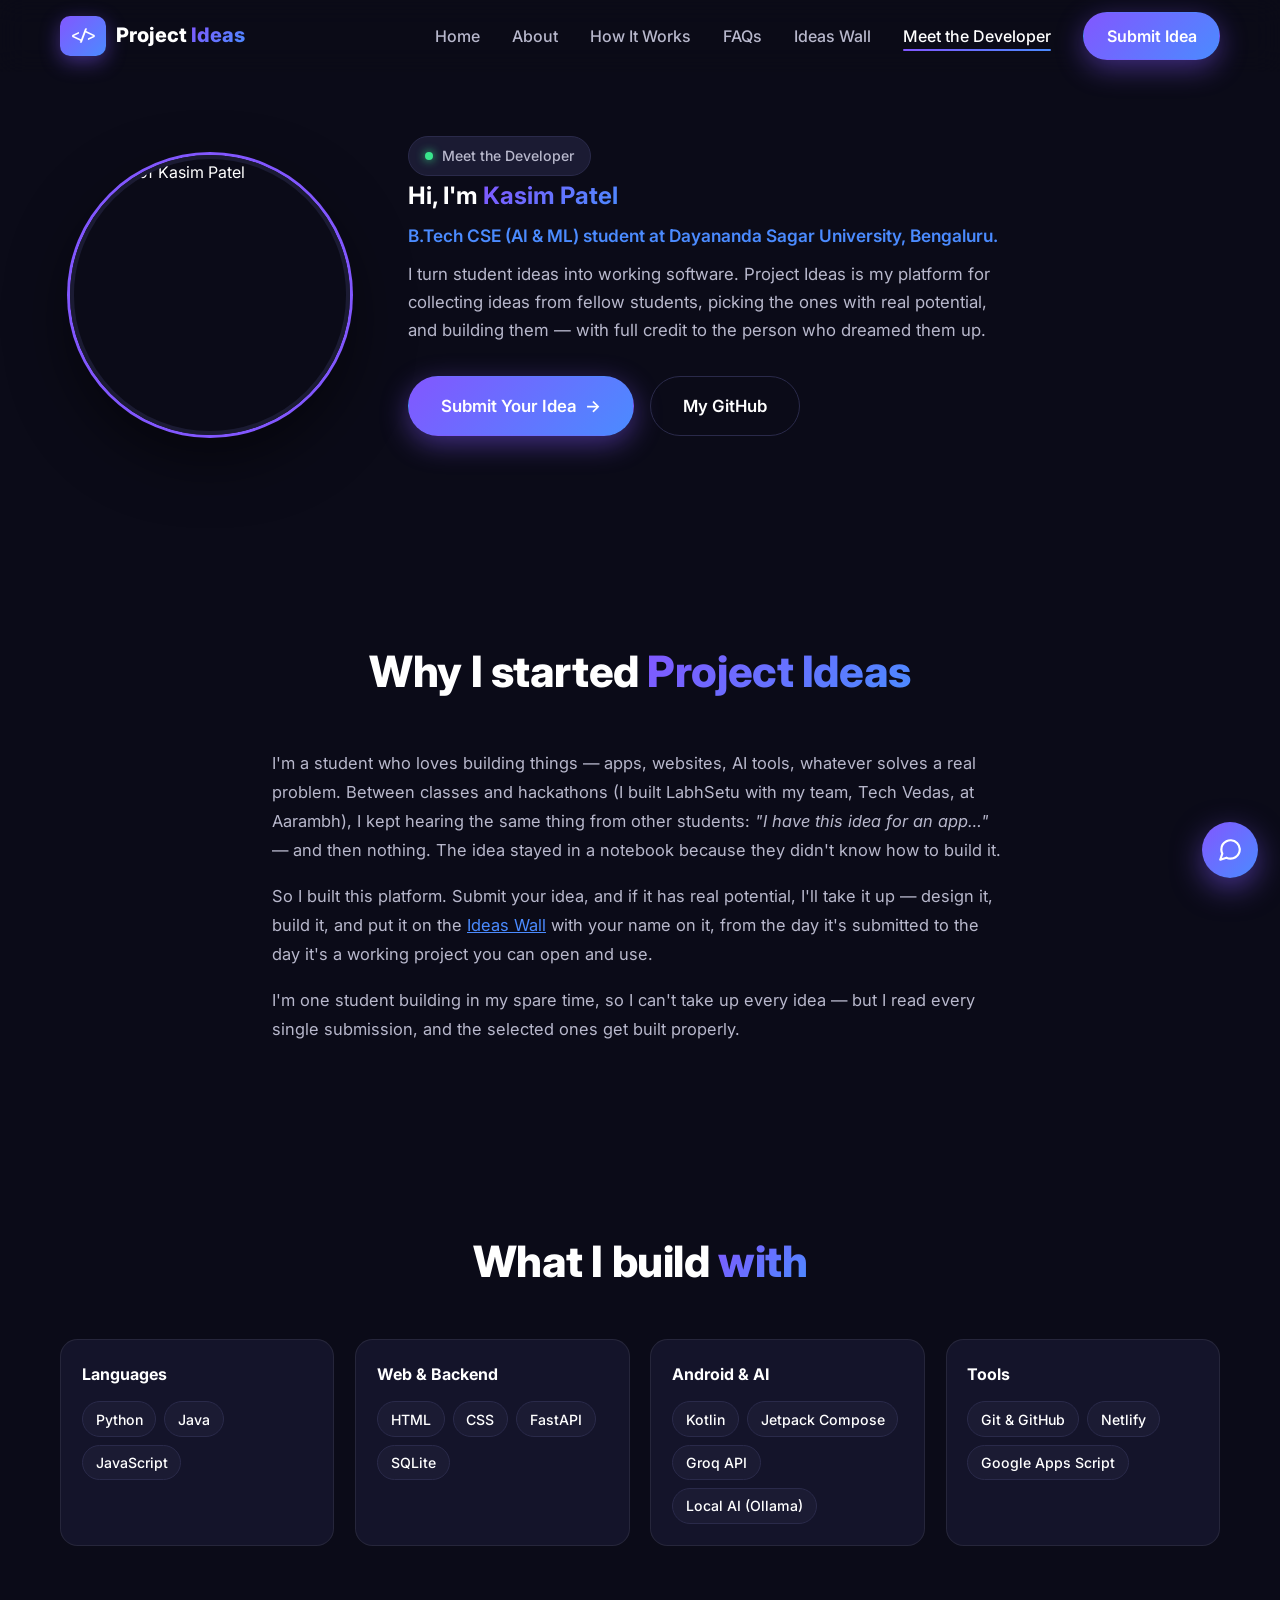
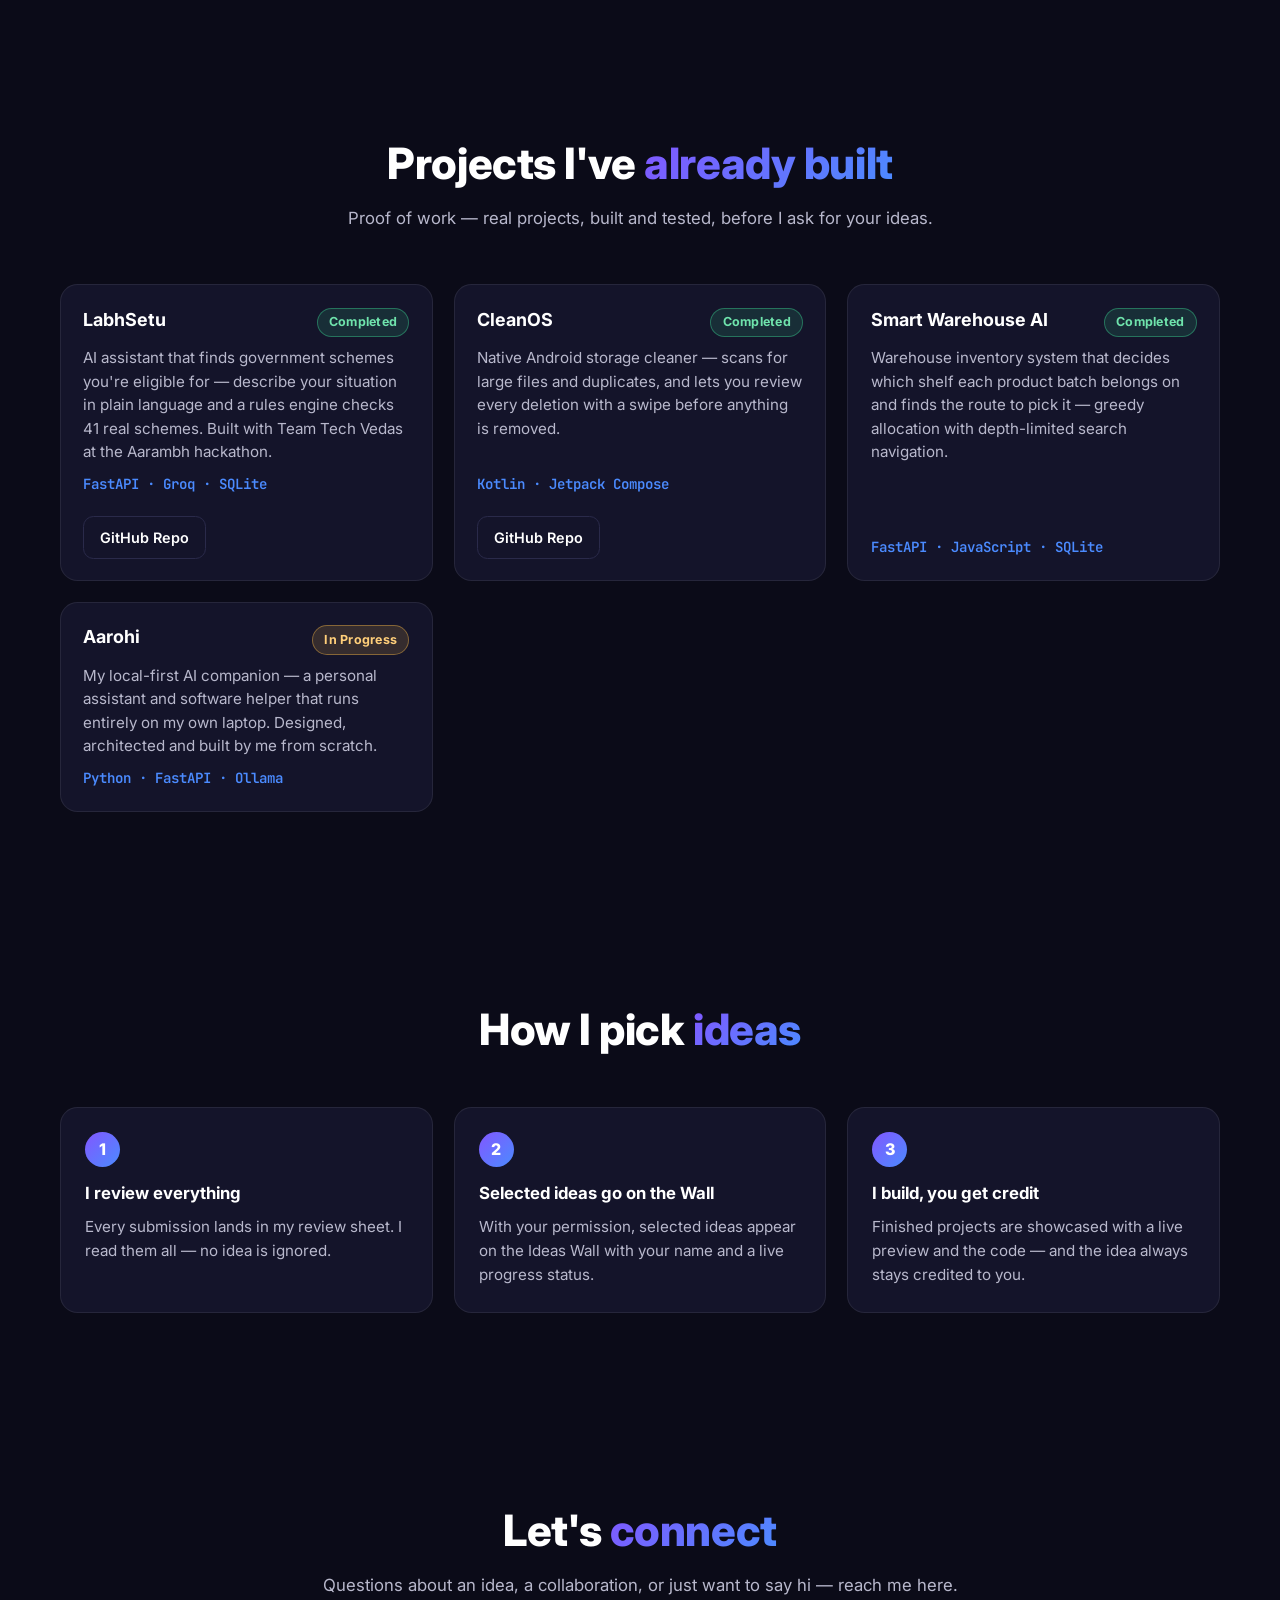
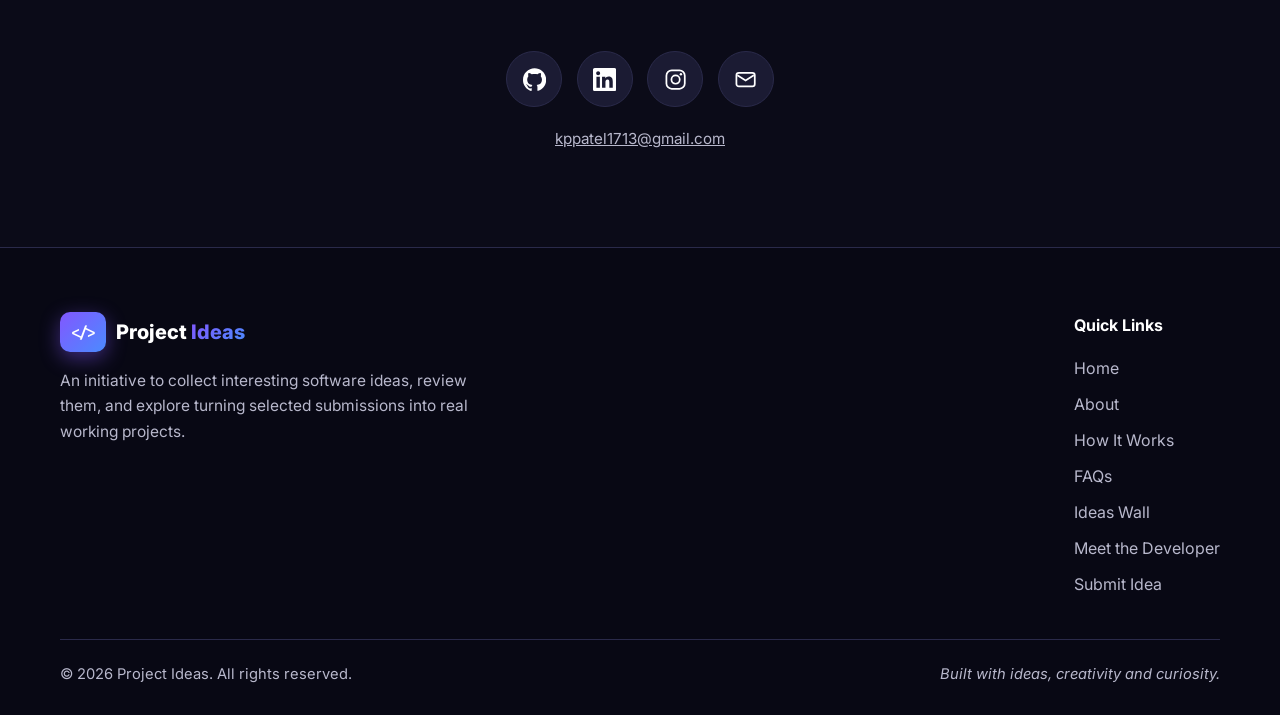
==== commit 28b979da: "Add AI help chat (v5): Groq-powered Idea Assistant widget + Apps Script chat branch with live Ideas " ====
--- a/about.html
+++ b/about.html
@@ -213,5 +213,6 @@
 
   <script src="js/config.js"></script>
   <script src="js/main.js"></script>
+  <script src="js/chat.js"></script>
 </body>
 </html>
--- a/css/style.css
+++ b/css/style.css
@@ -295,3 +295,39 @@
 .connect-email{text-align:center;margin-top:1.1rem}
 .connect-email a{color:var(--muted);font-size:.95rem}
 .connect-email a:hover{color:var(--blue)}
+
+/* AI help chat widget (js/chat.js) */
+.chat-toggle{position:fixed;right:22px;bottom:22px;width:56px;height:56px;border-radius:50%;border:none;background:var(--gradient);color:#fff;cursor:pointer;z-index:96;display:flex;align-items:center;justify-content:center;box-shadow:0 10px 30px rgba(130,87,255,.5);transition:transform .25s ease}
+.chat-toggle:hover{transform:translateY(-2px) scale(1.04)}
+.back-to-top{bottom:90px}
+.chat-panel{position:fixed;right:22px;bottom:90px;width:min(370px,calc(100vw - 32px));height:min(540px,calc(100dvh - 120px));background:var(--bg-2);border:1px solid var(--border);border-radius:20px;box-shadow:var(--shadow);z-index:97;display:flex;flex-direction:column;overflow:hidden}
+.chat-panel[hidden]{display:none}
+.chat-header{display:flex;align-items:center;justify-content:space-between;padding:.9rem 1.1rem;background:var(--bg-3);border-bottom:1px solid var(--border)}
+.chat-title{font-weight:700;font-size:1.02rem;line-height:1.3}
+.chat-subtitle{color:var(--muted);font-size:.8rem;line-height:1.3}
+.chat-close{background:none;border:none;color:var(--muted);font-size:1.6rem;line-height:1;cursor:pointer;padding:.1rem .4rem}
+.chat-close:hover{color:#fff}
+.chat-messages{flex:1;overflow-y:auto;padding:1rem;display:flex;flex-direction:column;gap:.6rem}
+.chat-row{display:flex}
+.chat-row.user{justify-content:flex-end}
+.chat-bubble{max-width:82%;padding:.6rem .85rem;border-radius:16px;font-size:.92rem;line-height:1.5;white-space:pre-wrap;word-break:break-word}
+.chat-row.bot .chat-bubble{background:var(--bg-3);border:1px solid var(--border);border-bottom-left-radius:6px}
+.chat-row.user .chat-bubble{background:var(--gradient);color:#fff;border-bottom-right-radius:6px}
+.chat-bubble a{color:var(--blue);text-decoration:underline}
+.chat-row.user .chat-bubble a{color:#fff}
+.chat-typing .chat-bubble{color:var(--muted);font-style:italic}
+.chat-chips{display:flex;flex-wrap:wrap;gap:.45rem;padding:.2rem 1rem .7rem}
+.chat-chip{background:transparent;border:1px solid var(--border);color:var(--muted);border-radius:999px;padding:.35rem .8rem;font-size:.8rem;cursor:pointer;transition:.25s}
+.chat-chip:hover{border-color:var(--purple);color:#fff}
+.chat-form{display:flex;gap:.5rem;padding:.8rem 1rem;border-top:1px solid var(--border);background:var(--bg-3)}
+.chat-input{flex:1;background:var(--bg);border:1px solid var(--border);border-radius:999px;color:#fff;padding:.6rem 1rem;font:inherit;font-size:.92rem;min-width:0}
+.chat-input:focus{outline:none;border-color:var(--purple)}
+.chat-input::placeholder{color:var(--muted)}
+.chat-send{background:var(--gradient);color:#fff;border:none;border-radius:999px;padding:.6rem 1.2rem;font-weight:600;cursor:pointer}
+.chat-send:disabled{opacity:.55;cursor:wait}
+.chat-note{padding:.55rem 1rem .8rem;color:var(--muted);font-size:.74rem;line-height:1.45;background:var(--bg-3)}
+@media (max-width:560px){
+  .chat-panel{right:12px;left:12px;width:auto;bottom:86px}
+  .chat-toggle{right:16px;bottom:16px}
+  .back-to-top{right:16px;bottom:84px}
+}
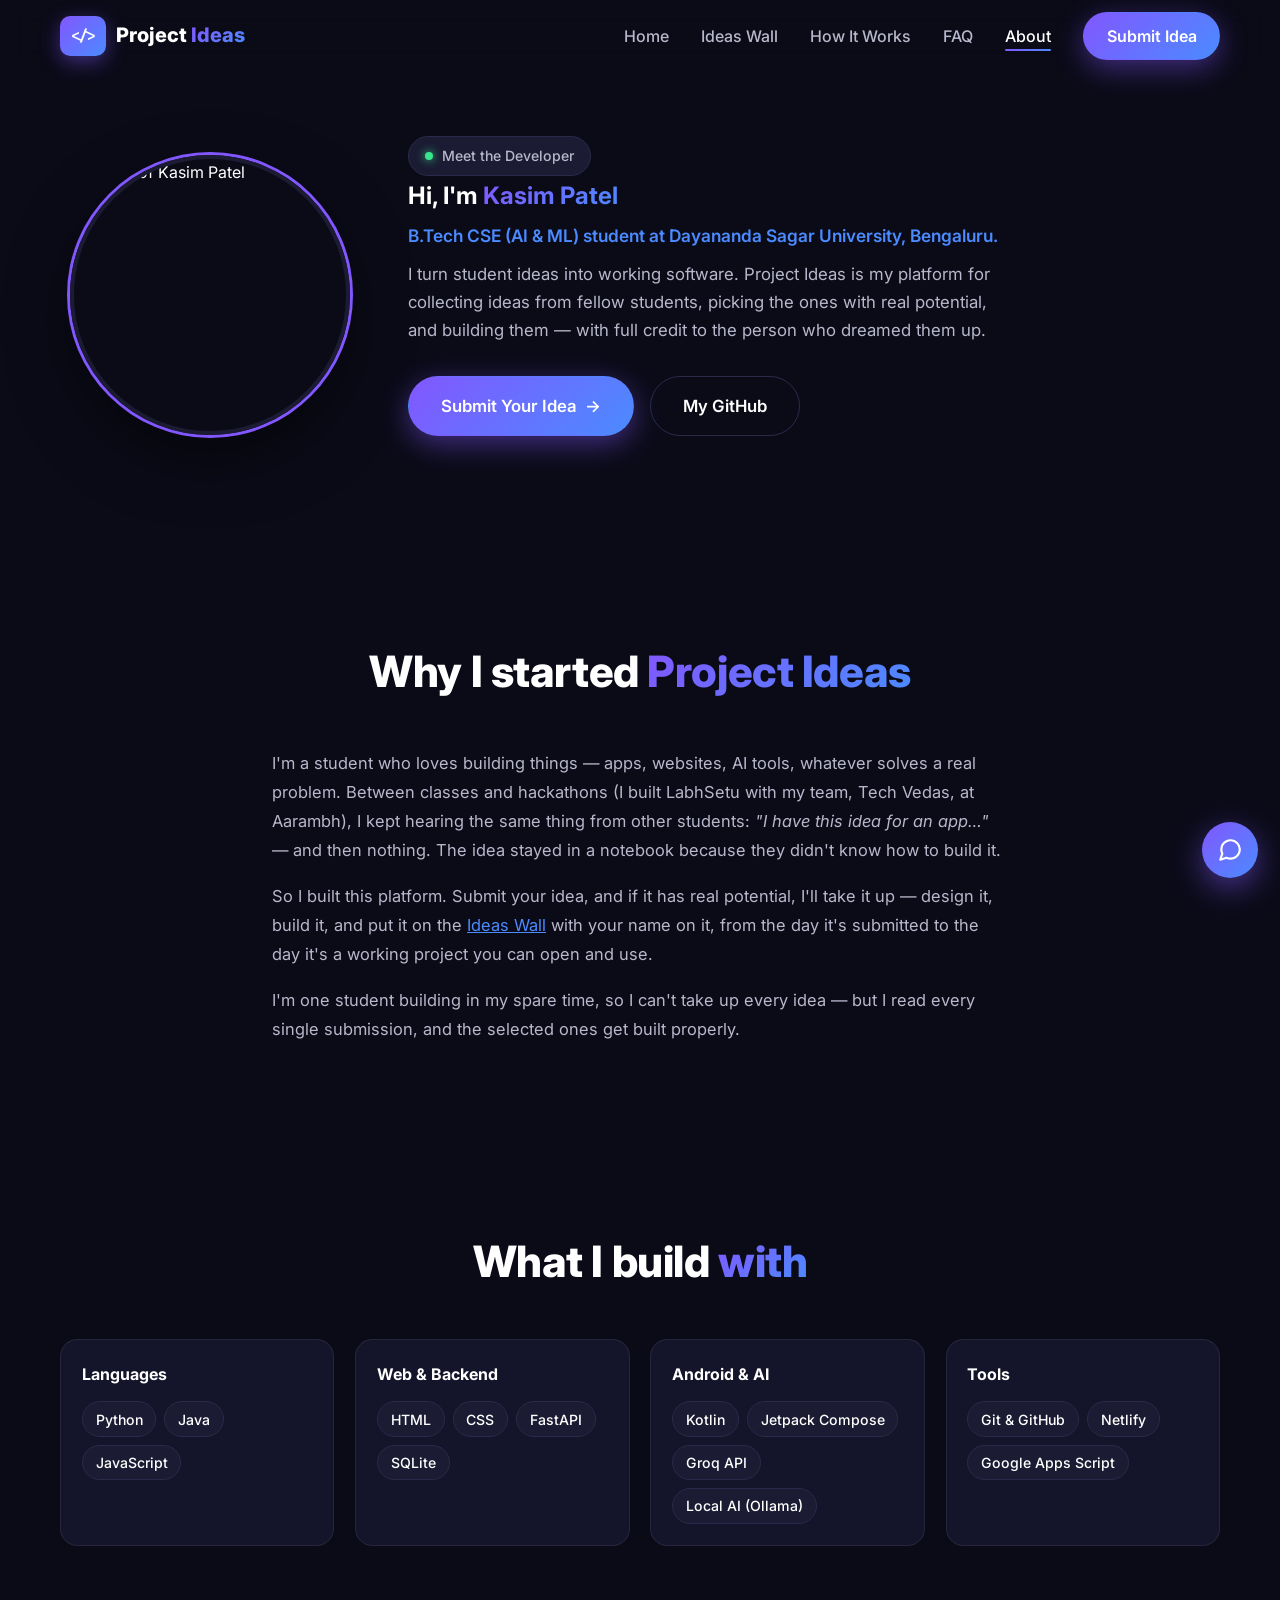
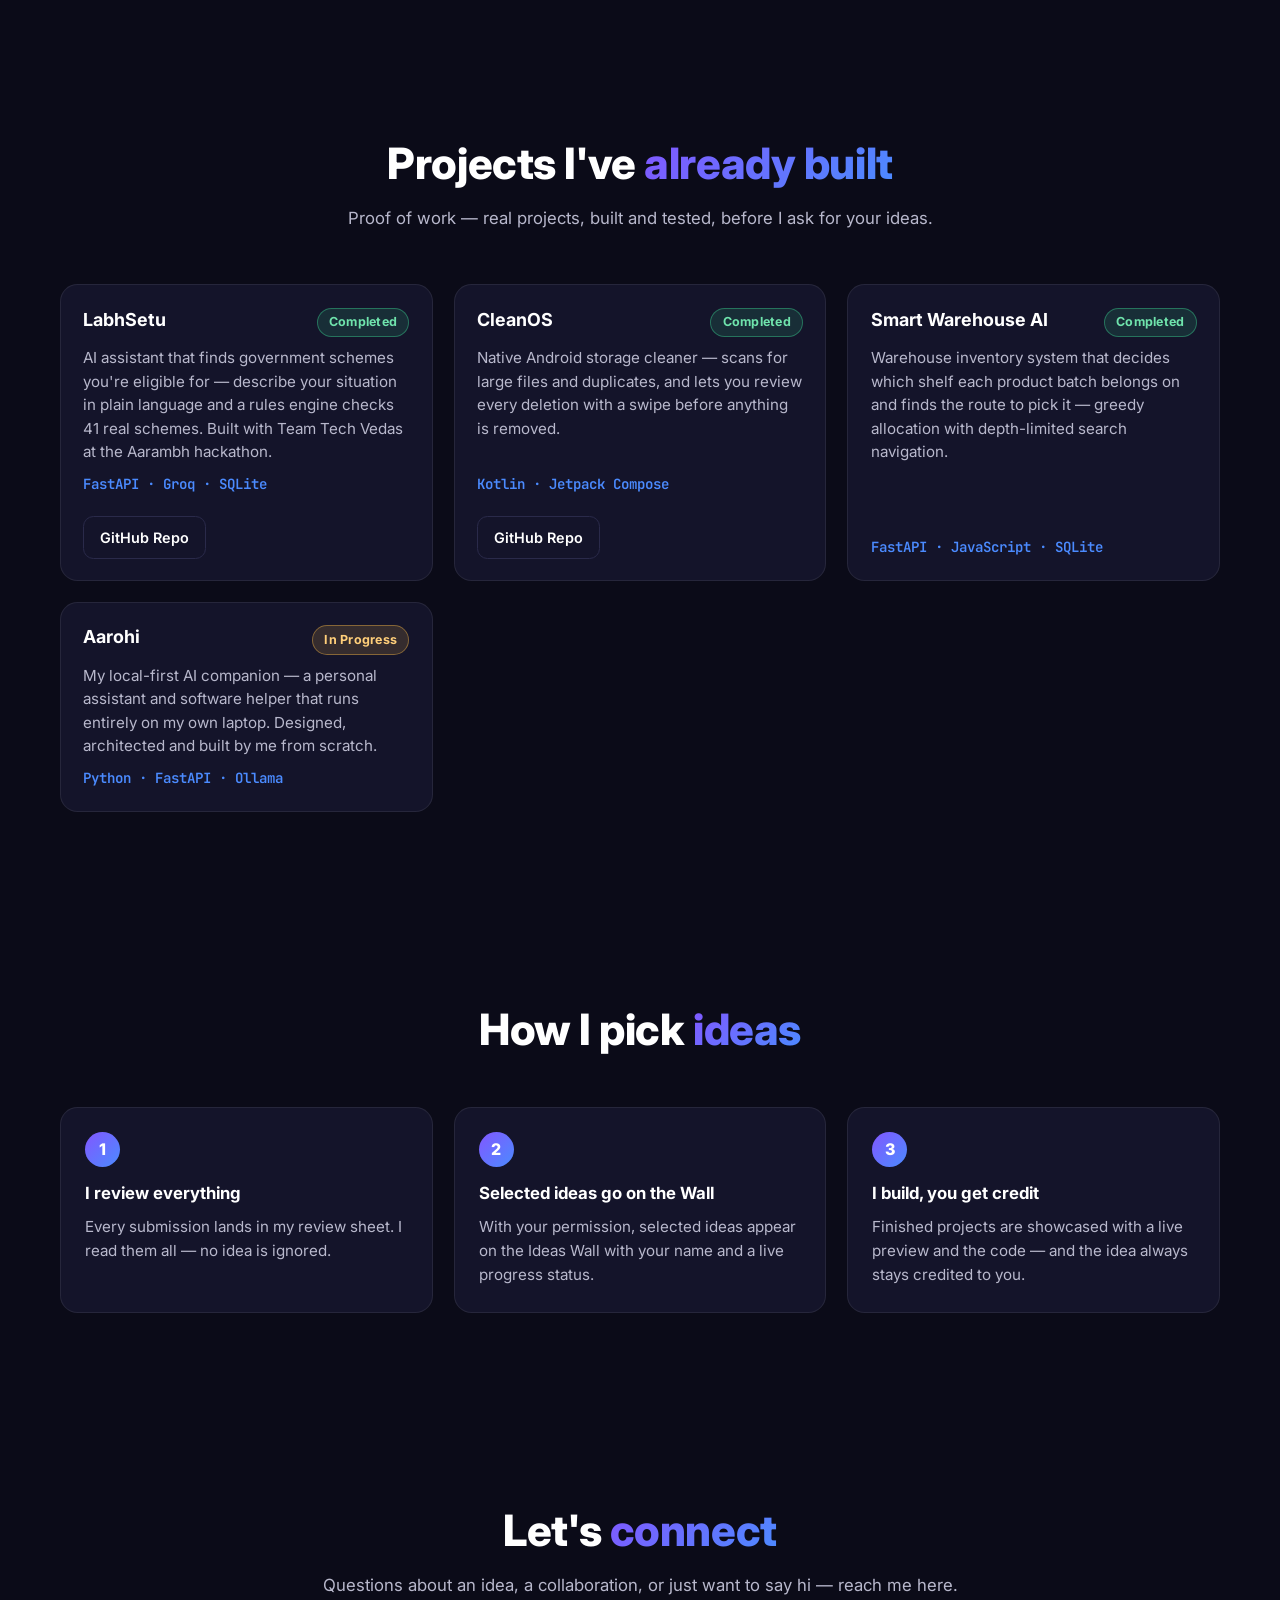
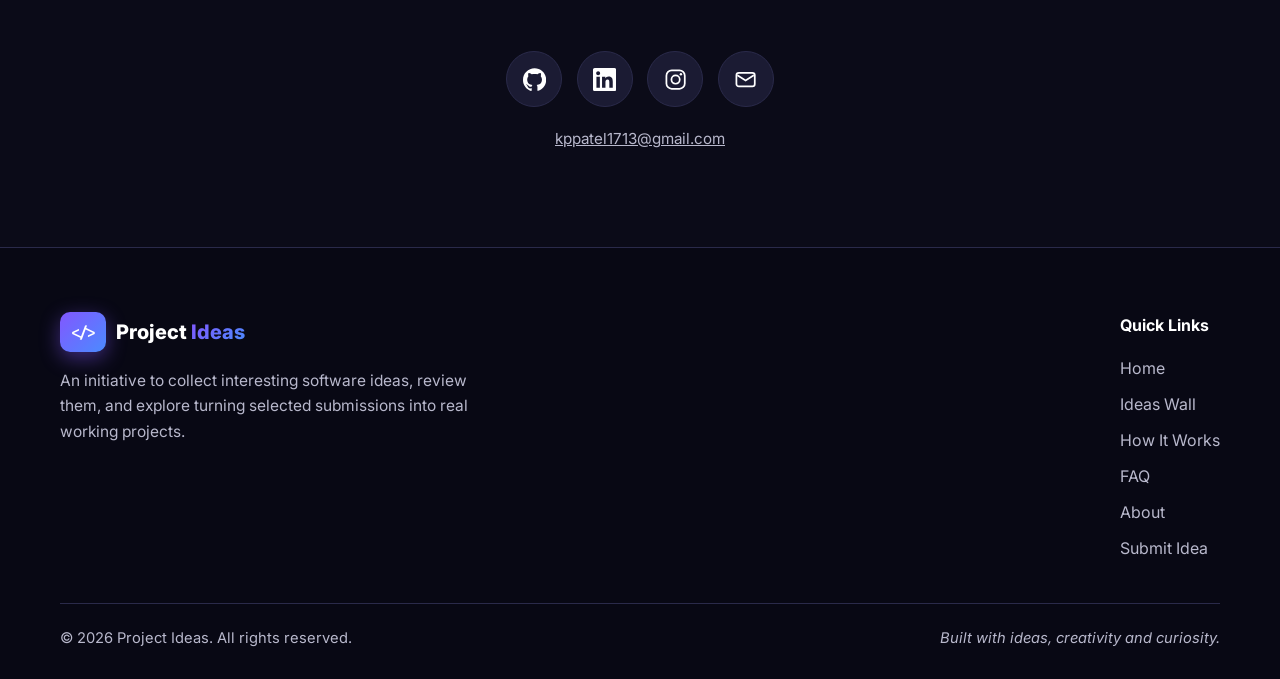
==== commit 923bf9f1: "v6: AI briefs on the Ideas Wall (Groq brief per submission in a new AI Brief column, Public IDs PI-0" ====
--- a/about.html
+++ b/about.html
@@ -12,7 +12,7 @@
   <meta property="og:description" content="The student developer behind Project Ideas. I turn student ideas into working software." />
   <meta property="og:site_name" content="Project Ideas" />
   <meta name="twitter:card" content="summary" />
-  <link rel="icon" type="image/svg+xml" href="assets/favicon.svg" />
+  <link rel="icon" type="image/svg+xml" href="data:image/svg+xml,<svg xmlns=%22http://www.w3.org/2000/svg%22 viewBox=%220 0 100 100%22><text y=%22.9em%22 font-size=%2290%22>👨‍💻</text></svg>" />
   <link rel="preconnect" href="https://fonts.googleapis.com" />
   <link rel="preconnect" href="https://fonts.gstatic.com" crossorigin />
   <link href="https://fonts.googleapis.com/css2?family=Inter:wght@400;500;600;700;800&family=JetBrains+Mono:wght@500;700&display=swap" rel="stylesheet" />
@@ -35,11 +35,10 @@
 
       <ul class="nav-menu" id="navMenu">
         <li><a class="nav-link" href="index.html">Home</a></li>
-        <li><a class="nav-link" href="index.html#about">About</a></li>
-        <li><a class="nav-link" href="index.html#how-it-works">How It Works</a></li>
-        <li><a class="nav-link" href="index.html#faqs">FAQs</a></li>
         <li><a class="nav-link" href="ideas.html">Ideas Wall</a></li>
-        <li><a class="nav-link active" href="about.html" aria-current="page">Meet the Developer</a></li>
+        <li><a class="nav-link" href="how-it-works.html">How It Works</a></li>
+        <li><a class="nav-link" href="faq.html">FAQ</a></li>
+        <li><a class="nav-link active" href="about.html" aria-current="page">About</a></li>
         <li><a class="btn btn-primary nav-cta" href="index.html#submit">Submit Idea</a></li>
       </ul>
     </nav>
@@ -194,11 +193,10 @@
         <h3>Quick Links</h3>
         <ul>
           <li><a href="index.html">Home</a></li>
-          <li><a href="index.html#about">About</a></li>
-          <li><a href="index.html#how-it-works">How It Works</a></li>
-          <li><a href="index.html#faqs">FAQs</a></li>
           <li><a href="ideas.html">Ideas Wall</a></li>
-          <li><a href="about.html">Meet the Developer</a></li>
+          <li><a href="how-it-works.html">How It Works</a></li>
+          <li><a href="faq.html">FAQ</a></li>
+          <li><a href="about.html">About</a></li>
           <li><a href="index.html#submit">Submit Idea</a></li>
         </ul>
       </nav>
--- a/css/style.css
+++ b/css/style.css
@@ -258,6 +258,21 @@
 .idea-card-actions{display:flex;flex-wrap:wrap;gap:.6rem;margin-top:.7rem}
 .btn-sm{padding:.55rem 1rem;font-size:.9rem;border-radius:.65rem}
 .wall-note{text-align:center;color:var(--muted);font-size:.88rem;margin-top:2.4rem}
+/* ===== v6: split pages, idea detail, AI briefs ===== */
+.page-section{padding-top:8.5rem}
+.center-actions{display:flex;flex-wrap:wrap;gap:.8rem;justify-content:center;margin-top:2.8rem}
+.idea-card-link{color:var(--blue);font-weight:600;font-size:.93rem;margin-top:.35rem}
+.idea-card-link:hover{text-decoration:underline}
+.back-link{display:inline-block;color:var(--blue);font-weight:600;margin-bottom:1.5rem}
+.back-link:hover{text-decoration:underline}
+.idea-detail{background:var(--bg-2);border:1px solid rgba(255,255,255,.08);border-radius:1.1rem;padding:clamp(1.5rem,3.5vw,2.4rem)}
+.idea-detail-title{font-size:clamp(1.6rem,3.5vw,2.3rem);line-height:1.25}
+.idea-brief{background:var(--bg-3);border:1px solid rgba(130,87,255,.45);border-radius:.9rem;padding:1.1rem 1.25rem;margin:1.3rem 0 .4rem}
+.idea-brief-label{display:block;font-size:.74rem;font-weight:700;letter-spacing:.1em;text-transform:uppercase;color:#B79CFF;margin-bottom:.45rem}
+.idea-brief p{color:var(--white);line-height:1.65}
+.idea-subhead{font-size:1.18rem;margin:1.6rem 0 .6rem}
+.idea-full{color:var(--muted);line-height:1.75;white-space:pre-wrap}
+
 /* ===== Form consent (v4) ===== */
 .consent-field{margin-top:1.1rem}
 .consent-note{color:var(--muted);font-size:.93rem;line-height:1.55;margin:.35rem 0 .8rem}
@@ -300,7 +315,7 @@
 .chat-toggle{position:fixed;right:22px;bottom:22px;width:56px;height:56px;border-radius:50%;border:none;background:var(--gradient);color:#fff;cursor:pointer;z-index:96;display:flex;align-items:center;justify-content:center;box-shadow:0 10px 30px rgba(130,87,255,.5);transition:transform .25s ease}
 .chat-toggle:hover{transform:translateY(-2px) scale(1.04)}
 .back-to-top{bottom:90px}
-.chat-panel{position:fixed;right:22px;bottom:90px;width:min(370px,calc(100vw - 32px));height:min(540px,calc(100dvh - 120px));background:var(--bg-2);border:1px solid var(--border);border-radius:20px;box-shadow:var(--shadow);z-index:97;display:flex;flex-direction:column;overflow:hidden}
+.chat-panel{position:fixed;right:22px;bottom:90px;width:min(370px,calc(100vw - 24px));height:min(540px,calc(100vh - 115px));height:min(540px,calc(100dvh - 115px));background:var(--bg-2);border:1px solid var(--border);border-radius:20px;box-shadow:var(--shadow);z-index:97;display:flex;flex-direction:column;overflow:hidden}
 .chat-panel[hidden]{display:none}
 .chat-header{display:flex;align-items:center;justify-content:space-between;padding:.9rem 1.1rem;background:var(--bg-3);border-bottom:1px solid var(--border)}
 .chat-title{font-weight:700;font-size:1.02rem;line-height:1.3}
@@ -327,7 +342,16 @@
 .chat-send:disabled{opacity:.55;cursor:wait}
 .chat-note{padding:.55rem 1rem .8rem;color:var(--muted);font-size:.74rem;line-height:1.45;background:var(--bg-3)}
 @media (max-width:560px){
-  .chat-panel{right:12px;left:12px;width:auto;bottom:86px}
+  /* Small screens: the panel is pinned between the header and the
+     chat button, so it always fits the visible screen exactly —
+     it can never be taller or wider than the device. */
+  .chat-panel{left:10px;right:10px;top:calc(var(--header-h) + 10px);bottom:84px;width:auto;height:auto}
   .chat-toggle{right:16px;bottom:16px}
   .back-to-top{right:16px;bottom:84px}
-}
+  .chat-bubble{max-width:88%;font-size:.9rem}
+}
+@media (max-height:500px){
+  /* Short windows (landscape phones, small laptop windows): same
+     pin-between-header-and-button treatment at any width. */
+  .chat-panel{top:calc(var(--header-h) + 8px);bottom:84px;height:auto}
+}
